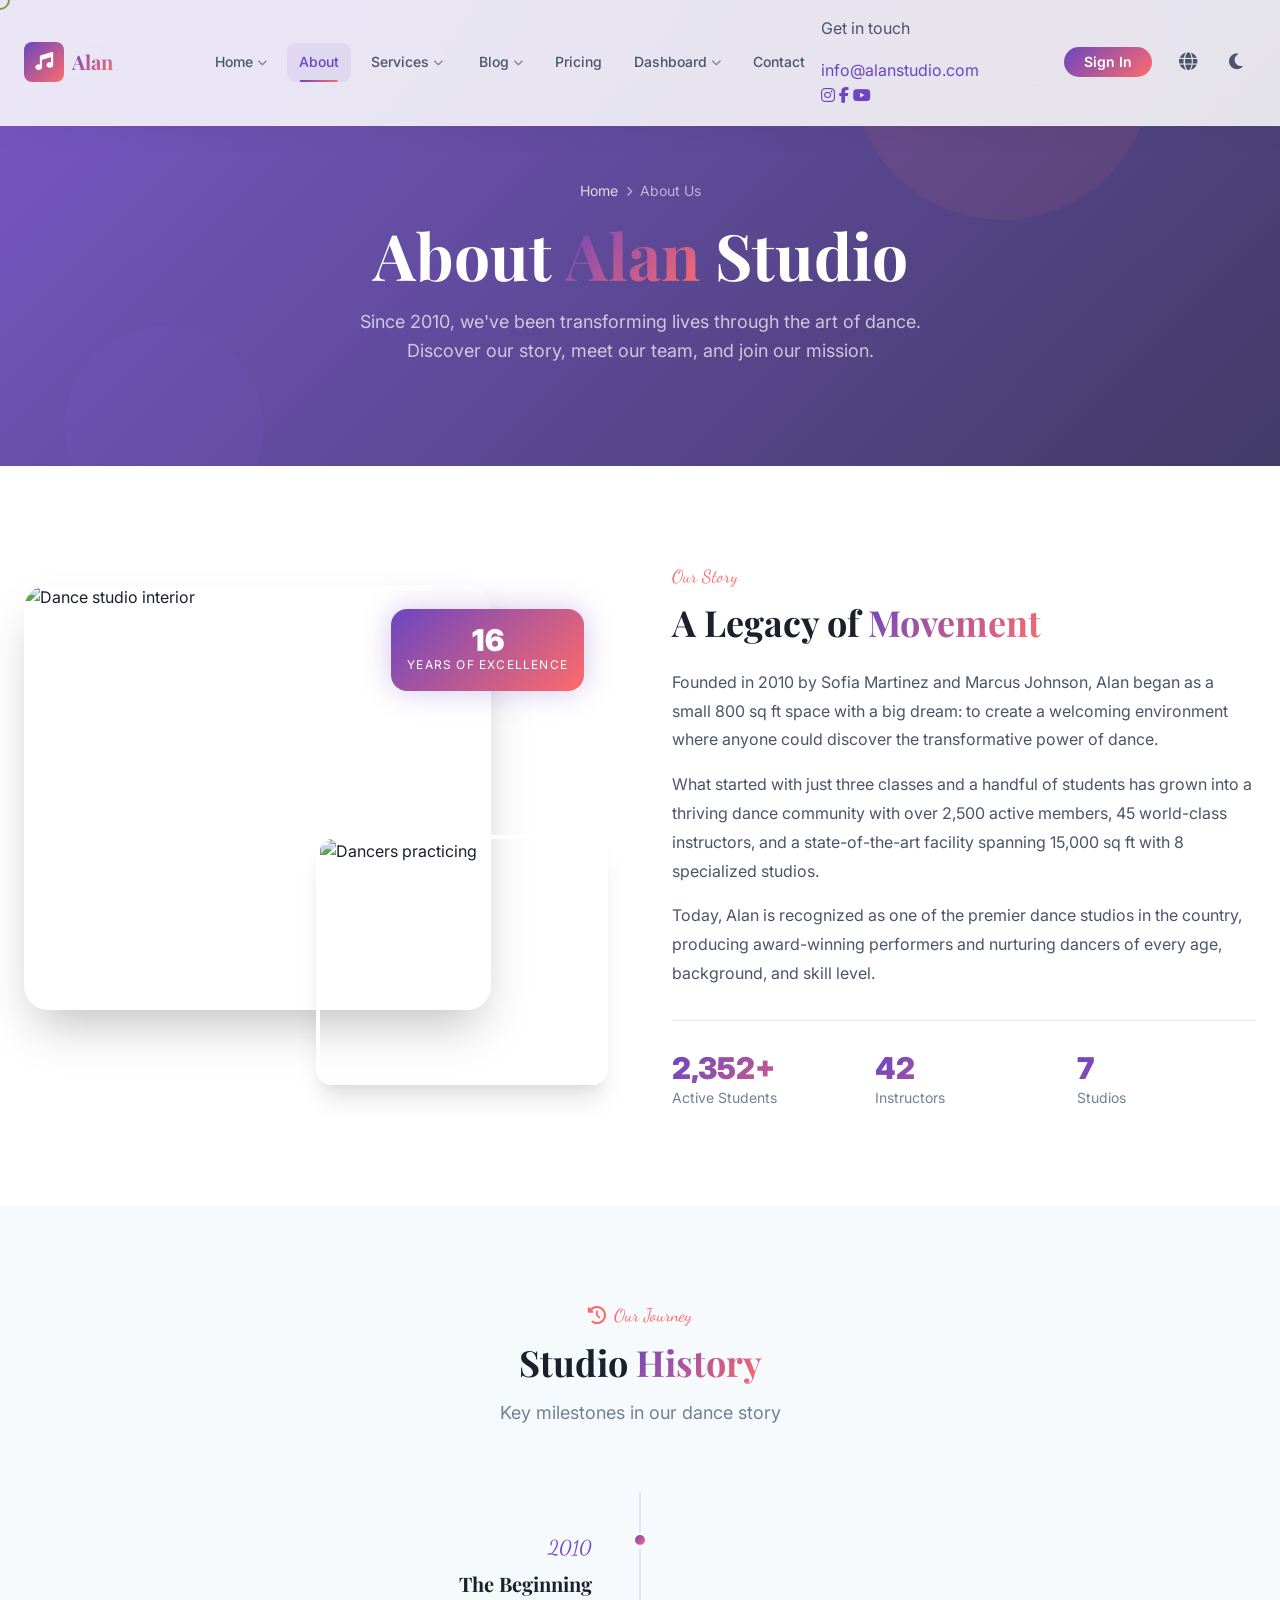
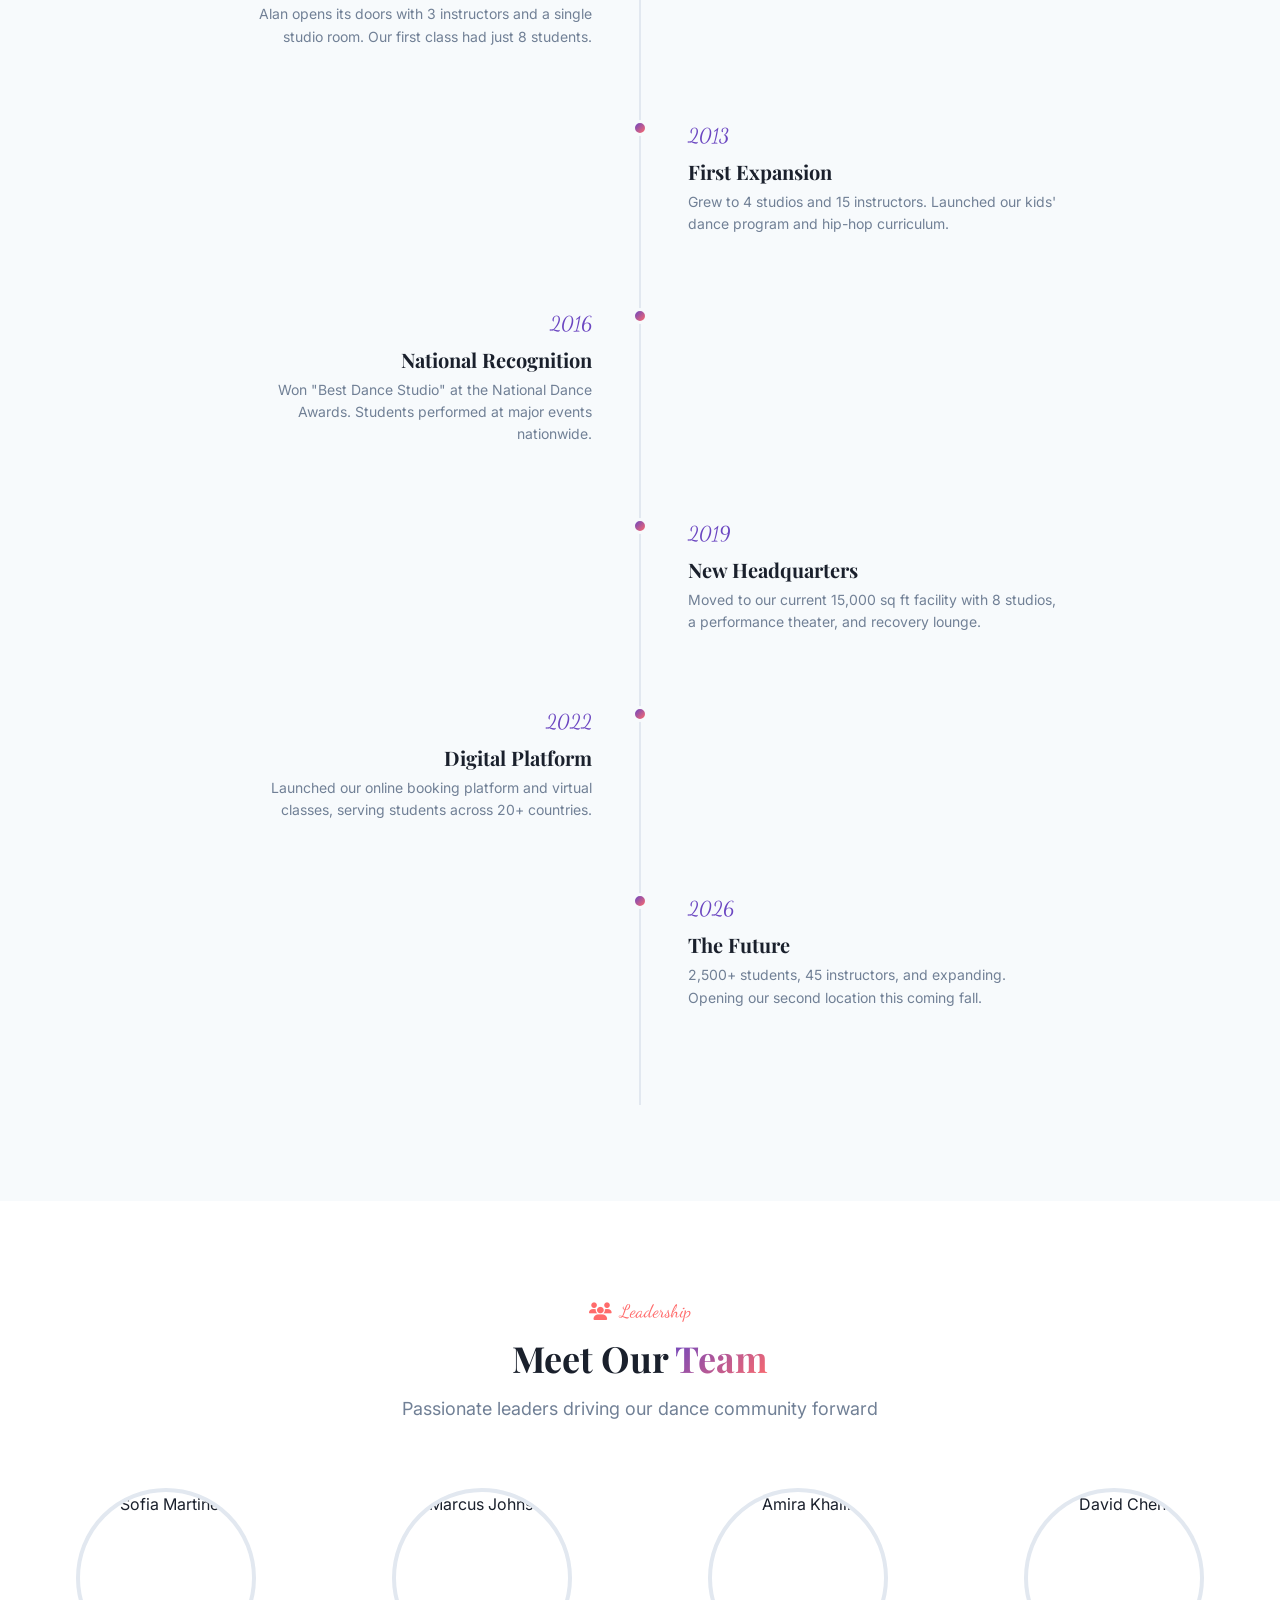
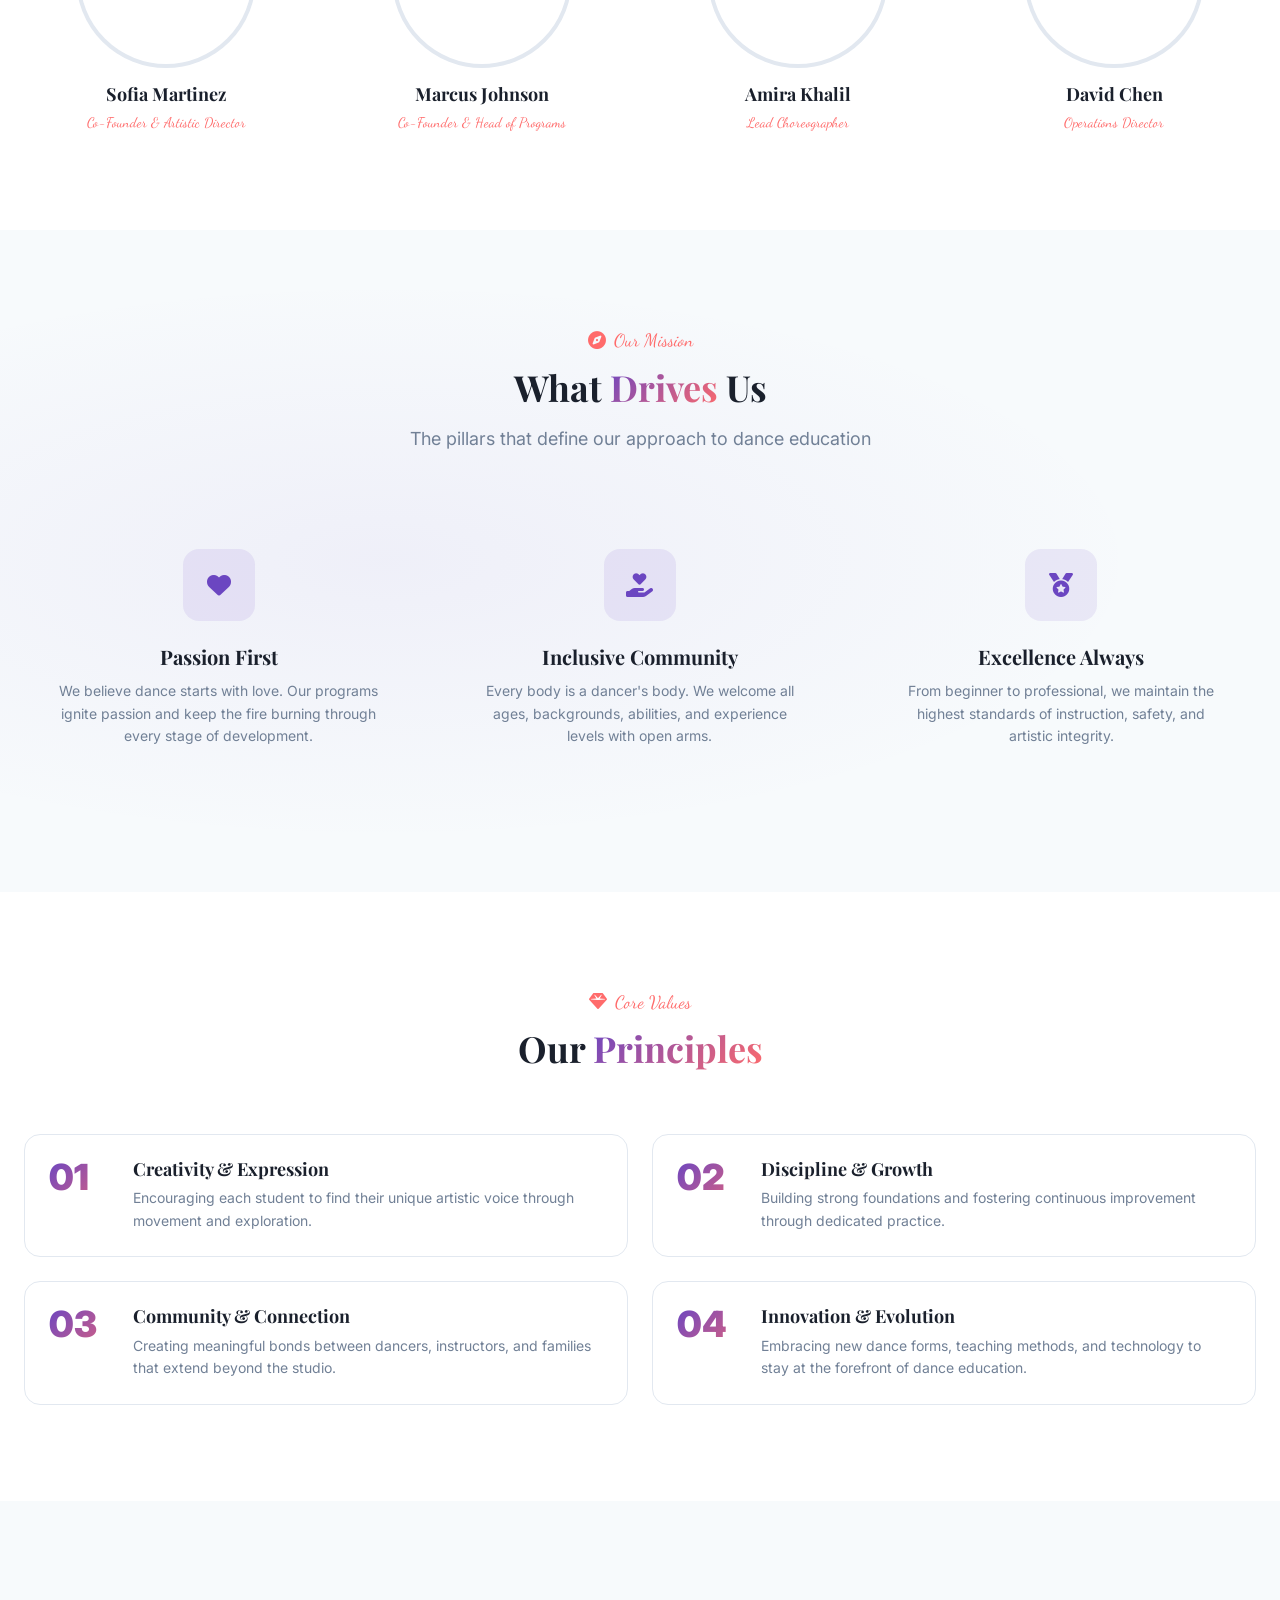
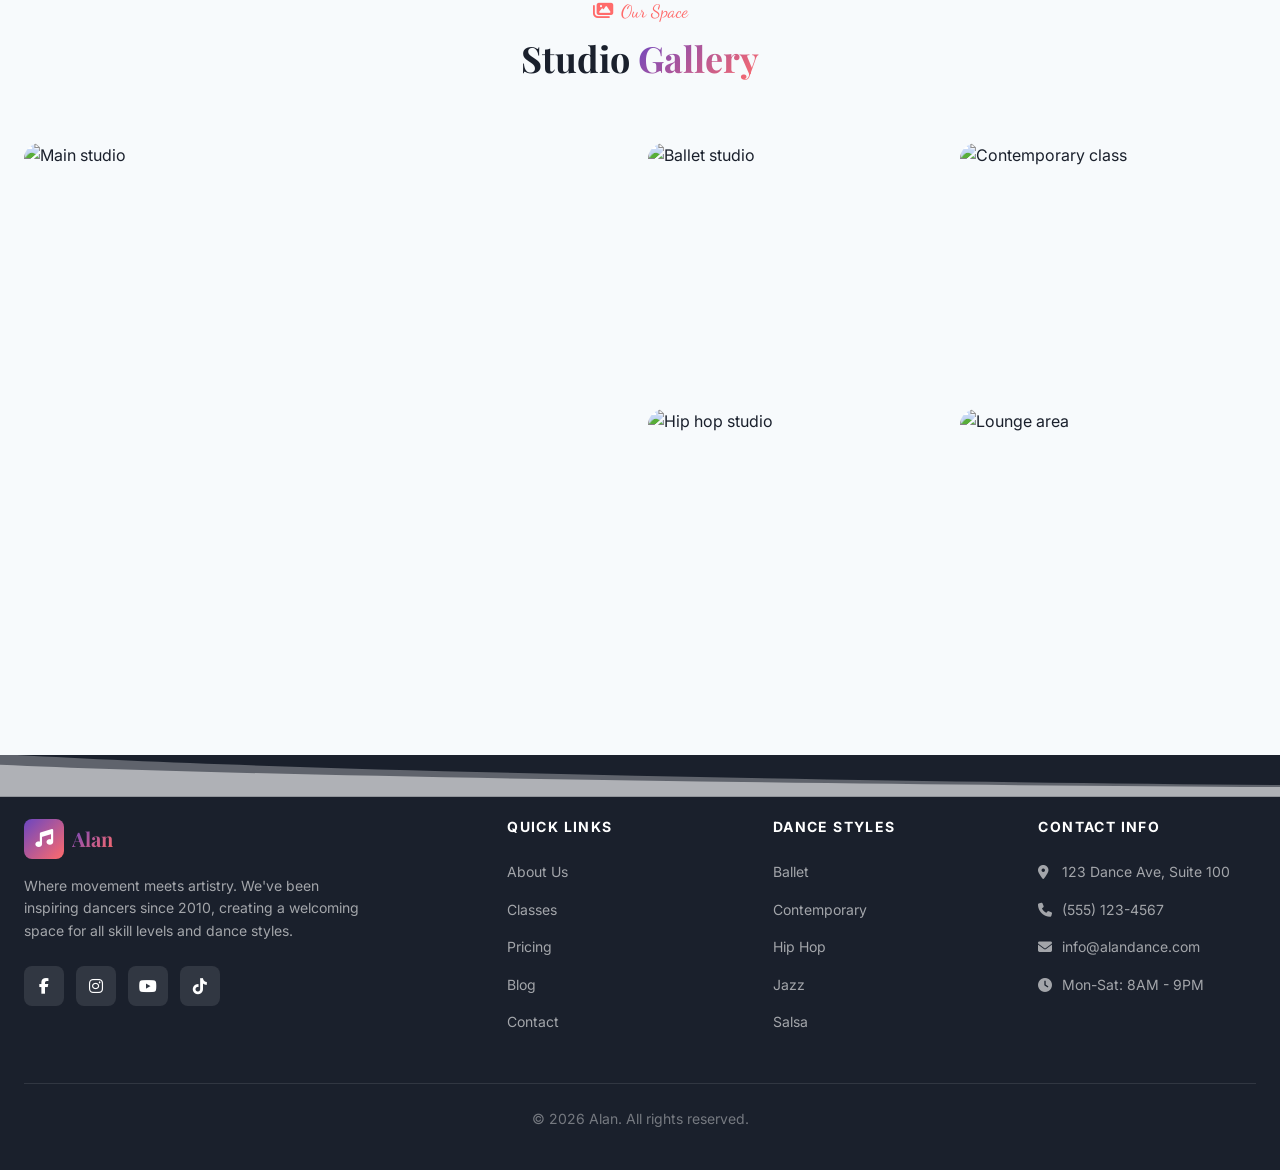
==== pages/about.html @ fe46bc7a "sdfsf" ====
<!DOCTYPE html>
<html lang="en" dir="ltr" data-theme="light">
<head>
  <meta charset="UTF-8">
  <meta name="viewport" content="width=device-width, initial-scale=1.0">
  <meta name="description" content="Learn about Alan — our history, our team, and our passion for dance education.">
  <title>About Us — Alan</title>
  <link rel="preconnect" href="https://fonts.googleapis.com"><link rel="preconnect" href="https://fonts.gstatic.com" crossorigin>
  <link href="https://fonts.googleapis.com/css2?family=Playfair+Display:ital,wght@0,400..900;1,400..900&family=Inter:wght@300..800&family=Dancing+Script:wght@400..700&family=Cairo:wght@300..900&family=Amiri:ital,wght@0,400;0,700;1,400;1,700&display=swap" rel="stylesheet">
  <link rel="stylesheet" href="https://cdnjs.cloudflare.com/ajax/libs/font-awesome/6.5.1/css/all.min.css">
  <link rel="stylesheet" href="../assets/css/variables.css">
  <link rel="stylesheet" href="../assets/css/animations.css">
  <link rel="stylesheet" href="../assets/css/components.css">
  <link rel="stylesheet" href="../assets/css/rtl.css">
  <style>
    /* PAGE HERO */
    .page-hero{position:relative;padding:180px 0 100px;overflow:hidden;text-align:center}
    .page-hero__bg{position:absolute;inset:0;z-index:0}
    .page-hero__gradient{position:absolute;inset:0;background:linear-gradient(135deg,rgba(107,70,193,.9) 0%,rgba(26,32,44,.95) 50%,rgba(255,107,107,.7) 100%);background-size:300% 300%;animation:gradientShift 12s ease infinite}
    .page-hero__content{position:relative;z-index:1}
    .page-hero__breadcrumb{display:flex;align-items:center;justify-content:center;gap:var(--space-2);font-size:var(--font-size-sm);color:rgba(255,255,255,.6);margin-bottom:var(--space-4)}
    .page-hero__breadcrumb a{color:rgba(255,255,255,.8);text-decoration:none}
    .page-hero__breadcrumb a:hover{color:white}
    .page-hero__title{font-size:clamp(2.5rem,5vw,4rem);color:white;margin-bottom:var(--space-4)}
    .page-hero__desc{font-size:var(--font-size-lg);color:rgba(255,255,255,.7);max-width:600px;margin:0 auto}
    .page-hero__shapes{position:absolute;inset:0;overflow:hidden;pointer-events:none}
    .page-hero__shape{position:absolute;border-radius:50%;opacity:.08}
    .page-hero__shape--1{width:300px;height:300px;background:var(--color-accent);top:-80px;right:10%;animation:float 8s ease-in-out infinite}
    .page-hero__shape--2{width:200px;height:200px;background:var(--color-primary-light);bottom:-60px;left:5%;animation:float 10s ease-in-out infinite reverse}

    /* STORY SECTION */
    .story-section{background:var(--bg-primary)}
    .story-grid{display:grid;grid-template-columns:1fr 1fr;gap:var(--space-16);align-items:center}
    .story-images{position:relative;height:500px}
    .story-images__main{width:80%;height:85%;object-fit:cover;border-radius:var(--radius-lg);box-shadow:var(--shadow-2xl);position:relative;z-index:1}
    .story-images__accent{position:absolute;bottom:0;inset-inline-end:0;width:50%;height:50%;object-fit:cover;border-radius:var(--radius-md);border:4px solid var(--bg-primary);box-shadow:var(--shadow-xl);z-index:2}
    .story-images__badge{position:absolute;top:var(--space-6);inset-inline-end:var(--space-6);background:var(--gradient-primary);color:white;padding:var(--space-4);border-radius:var(--radius-md);text-align:center;z-index:3;box-shadow:var(--shadow-glow)}
    .story-images__badge-number{font-size:var(--font-size-3xl);font-weight:var(--font-weight-black);line-height:1}
    .story-images__badge-text{font-size:var(--font-size-xs);text-transform:uppercase;letter-spacing:var(--letter-spacing-wider)}
    .story-content__label{font-family:var(--font-accent);font-size:var(--font-size-lg);color:var(--color-accent);margin-bottom:var(--space-3)}
    .story-content__title{font-size:var(--font-size-4xl);margin-bottom:var(--space-6)}
    .story-content__text{color:var(--text-secondary);margin-bottom:var(--space-4);line-height:var(--line-height-relaxed)}
    .story-content__stats{display:grid;grid-template-columns:repeat(3,1fr);gap:var(--space-6);margin-top:var(--space-8);padding-top:var(--space-8);border-top:1px solid var(--border-color)}
    .story-stat__number{font-size:var(--font-size-3xl);font-weight:var(--font-weight-black);background:var(--gradient-primary);-webkit-background-clip:text;-webkit-text-fill-color:transparent;background-clip:text;line-height:1}
    .story-stat__label{font-size:var(--font-size-sm);color:var(--text-tertiary);margin-top:var(--space-1)}

    /* TIMELINE */
    .timeline-section{background:var(--bg-secondary)}
    .timeline{position:relative;max-width:900px;margin:0 auto;padding:var(--space-8) 0}
    .timeline::before{content:'';position:absolute;top:0;bottom:0;inset-inline-start:50%;width:2px;background:var(--border-color);transform:translateX(-50%)}
    .timeline-item{position:relative;width:50%;padding:var(--space-2) var(--space-8) var(--space-12)}
    .timeline-item:nth-child(odd){inset-inline-start:0;text-align:end;padding-inline-end:var(--space-12)}
    .timeline-item:nth-child(even){inset-inline-start:50%;text-align:start;padding-inline-start:var(--space-12)}
    .timeline-item__dot{position:absolute;top:var(--space-2);width:16px;height:16px;border-radius:50%;background:var(--gradient-primary);border:3px solid var(--bg-secondary);z-index:1}
    .timeline-item:nth-child(odd) .timeline-item__dot{inset-inline-end:-8px}
    .timeline-item:nth-child(even) .timeline-item__dot{inset-inline-start:-8px}
    .timeline-item__year{font-family:var(--font-accent);font-size:var(--font-size-xl);color:var(--color-primary);margin-bottom:var(--space-2)}
    .timeline-item__title{font-size:var(--font-size-xl);margin-bottom:var(--space-2)}
    .timeline-item__text{font-size:var(--font-size-sm);color:var(--text-tertiary)}

    /* TEAM */
    .team-section{background:var(--bg-primary)}
    .team-grid{display:grid;grid-template-columns:repeat(4,1fr);gap:var(--space-8)}
    .team-card{text-align:center}
    .team-card__image-wrap{position:relative;width:180px;height:180px;margin:0 auto var(--space-4);border-radius:50%;overflow:hidden;border:4px solid var(--border-color);transition:border-color .3s ease}
    .team-card:hover .team-card__image-wrap{border-color:var(--color-primary)}
    .team-card__image{width:100%;height:100%;object-fit:cover;transition:transform .5s ease}
    .team-card:hover .team-card__image{transform:scale(1.08)}
    .team-card__social-overlay{position:absolute;inset:0;background:rgba(var(--color-primary-rgb),.8);display:flex;align-items:center;justify-content:center;gap:var(--space-3);opacity:0;transition:opacity .3s ease}
    .team-card:hover .team-card__social-overlay{opacity:1}
    .team-card__social-overlay a{width:36px;height:36px;border-radius:50%;background:rgba(255,255,255,.2);display:flex;align-items:center;justify-content:center;color:white;font-size:var(--font-size-sm);transition:background .2s ease;text-decoration:none}
    .team-card__social-overlay a:hover{background:white;color:var(--color-primary)}
    .team-card__name{font-size:var(--font-size-lg);font-weight:var(--font-weight-bold);margin-bottom:var(--space-1)}
    .team-card__role{font-size:var(--font-size-sm);color:var(--color-accent);font-family:var(--font-accent)}

    /* MISSION */
    .mission-section{background:var(--bg-secondary);position:relative;overflow:hidden}
    .mission-section::before{content:'';position:absolute;inset:0;background:radial-gradient(ellipse at 30% 50%,rgba(var(--color-primary-rgb),.06) 0%,transparent 60%)}
    .mission-grid{display:grid;grid-template-columns:repeat(3,1fr);gap:var(--space-8)}
    .mission-card{text-align:center;padding:var(--space-8)}
    .mission-card__icon{width:72px;height:72px;margin:0 auto var(--space-6);border-radius:var(--radius-md);display:flex;align-items:center;justify-content:center;font-size:var(--font-size-2xl);background:rgba(var(--color-primary-rgb),.1);color:var(--color-primary);transition:all .4s ease}
    .mission-card:hover .mission-card__icon{background:var(--gradient-primary);color:white;transform:scale(1.1) rotate(5deg)}
    .mission-card__title{font-size:var(--font-size-xl);margin-bottom:var(--space-3)}
    .mission-card__text{font-size:var(--font-size-sm);color:var(--text-tertiary)}

    /* VALUES */
    .values-section{background:var(--bg-primary)}
    .values-grid{display:grid;grid-template-columns:repeat(2,1fr);gap:var(--space-6)}
    .value-card{display:flex;gap:var(--space-6);padding:var(--space-6);background:var(--bg-card);border:1px solid var(--border-color);border-radius:var(--radius-md);transition:all .3s ease}
    .value-card:hover{transform:translateY(-4px);box-shadow:var(--shadow-lg);border-color:rgba(var(--color-primary-rgb),.3)}
    .value-card__number{font-size:var(--font-size-4xl);font-weight:var(--font-weight-black);background:var(--gradient-primary);-webkit-background-clip:text;-webkit-text-fill-color:transparent;background-clip:text;line-height:1;min-width:60px}
    .value-card__title{font-size:var(--font-size-lg);font-weight:var(--font-weight-bold);margin-bottom:var(--space-2)}
    .value-card__text{font-size:var(--font-size-sm);color:var(--text-tertiary);margin-bottom:0}

    /* GALLERY */
    .gallery-section{background:var(--bg-secondary)}
    .gallery-grid{display:grid;grid-template-columns:repeat(4,1fr);grid-template-rows:250px 250px;gap:var(--space-4)}
    .gallery-item{border-radius:var(--radius-md);overflow:hidden;position:relative}
    .gallery-item:first-child{grid-column:span 2;grid-row:span 2}
    .gallery-item img{width:100%;height:100%;object-fit:cover;transition:transform .6s ease}
    .gallery-item:hover img{transform:scale(1.08)}
    .gallery-item__overlay{position:absolute;inset:0;background:linear-gradient(to top,rgba(0,0,0,.5) 0%,transparent 50%);opacity:0;transition:opacity .3s ease;display:flex;align-items:flex-end;padding:var(--space-4)}
    .gallery-item:hover .gallery-item__overlay{opacity:1}
    .gallery-item__overlay span{color:white;font-size:var(--font-size-sm);font-weight:var(--font-weight-semibold)}

    @media(max-width:1024px){
      .story-grid{grid-template-columns:1fr;gap:var(--space-8)}
      .story-images{height:400px}
      .team-grid{grid-template-columns:repeat(2,1fr)}
      .gallery-grid{grid-template-columns:repeat(2,1fr);grid-template-rows:200px 200px 200px}
      .gallery-item:first-child{grid-column:span 2}
    }
    @media(max-width:768px){
      .timeline::before{inset-inline-start:20px}
      .timeline-item{width:100%;padding-inline-start:60px !important;padding-inline-end:0 !important;inset-inline-start:0 !important;text-align:start !important}
      .timeline-item__dot{inset-inline-start:12px !important;inset-inline-end:auto !important}
      .mission-grid{grid-template-columns:1fr}
      .values-grid{grid-template-columns:1fr}
      .gallery-grid{grid-template-columns:1fr;grid-template-rows:auto}
      .gallery-item:first-child{grid-column:span 1;grid-row:span 1}
      .gallery-item{height:200px}
      .team-grid{grid-template-columns:1fr 1fr}
    }
    @media(max-width:480px){.team-grid{grid-template-columns:1fr}}
  </style>
</head>
<body>
  <div class="custom-cursor"></div><div class="scroll-progress"></div>

  <!-- ========== NAVIGATION ========== -->
  <nav class="navbar" id="navbar" role="navigation" aria-label="Main navigation">
    <div class="container">
      <div class="navbar__inner">
        <a href="../index.html" class="navbar__logo">
          <div class="navbar__logo-icon"><i class="fas fa-music"></i></div>
          <div class="navbar__logo-text"><span>Alan</span></div>
        </a>
        
        <ul class="navbar__menu">
          <li class="navbar__item navbar__dropdown">
            <a href="#" class="navbar__link navbar__dropdown-toggle">Home <i class="fas fa-chevron-down"></i></a>
            <ul class="navbar__dropdown-menu">
              <li><a href="../index.html" class="navbar__dropdown-item">Home 1</a></li>
              <li><a href="home-2.html" class="navbar__dropdown-item">Home 2</a></li>
            </ul>
          </li>
          <li class="navbar__item"><a href="about.html" class="navbar__link">About</a></li>
          <li class="navbar__item navbar__dropdown">
            <a href="#" class="navbar__link navbar__dropdown-toggle">Services <i class="fas fa-chevron-down"></i></a>
            <ul class="navbar__dropdown-menu">
              <li><a href="services.html" class="navbar__dropdown-item">Services</a></li>
              <li><a href="service-detail.html" class="navbar__dropdown-item">Service Details</a></li>
            </ul>
          </li>
          <li class="navbar__item navbar__dropdown">
            <a href="#" class="navbar__link navbar__dropdown-toggle">Blog <i class="fas fa-chevron-down"></i></a>
            <ul class="navbar__dropdown-menu">
              <li><a href="blog.html" class="navbar__dropdown-item">Blogs</a></li>
              <li><a href="blog-detail.html" class="navbar__dropdown-item">Blog Details</a></li>
            </ul>
          </li>
          <li class="navbar__item"><a href="pricing.html" class="navbar__link">Pricing</a></li>
          <li class="navbar__item navbar__dropdown">
            <a href="#" class="navbar__link navbar__dropdown-toggle">Dashboard <i class="fas fa-chevron-down"></i></a>
            <ul class="navbar__dropdown-menu">
              <li><a href="admin-dashboard.html" class="navbar__dropdown-item">Admin</a></li>
              <li><a href="dashboard.html" class="navbar__dropdown-item">Dashboard</a></li>
            </ul>
          </li>
          <li class="navbar__item"><a href="contact.html" class="navbar__link">Contact</a></li>
          <li class="navbar__mobile-login"><a href="login.html" class="btn btn--primary">Sign In</a></li>
          <li class="navbar__menu-footer">
            <div class="navbar__menu-contact">
              <p>Get in touch</p>
              <a href="mailto:info@alanstudio.com">info@alanstudio.com</a>
            </div>
            <div class="navbar__menu-socials">
              <a href="#" aria-label="Instagram"><i class="fab fa-instagram"></i></a>
              <a href="#" aria-label="Facebook"><i class="fab fa-facebook-f"></i></a>
              <a href="#" aria-label="YouTube"><i class="fab fa-youtube"></i></a>
            </div>
          </li>
        </ul>
        
        <div class="navbar__actions">
          <a href="login.html" class="btn" style="padding:0.5rem 1.25rem;border-radius:var(--radius-full);margin-inline-end:0.5rem;background:var(--gradient-primary);color:white;border:none;transition:none;transform:none;box-shadow:none;">Sign In</a>
          <button class="navbar__action-btn" data-rtl-toggle aria-label="Toggle RTL">
            <i class="fas fa-globe"></i>
          </button>
          <button class="navbar__action-btn" data-theme-toggle aria-label="Toggle theme">
            <i class="fas fa-moon"></i>
          </button>
          <button class="navbar__mobile-toggle" id="mobileToggle" aria-label="Toggle menu">
            <span></span><span></span><span></span>
          </button>
        </div>
      </div></div></nav>

  <main>
    <!-- PAGE HERO -->
    <section class="page-hero">
      <div class="page-hero__bg"><div class="page-hero__gradient"></div></div>
      <div class="page-hero__shapes"><div class="page-hero__shape page-hero__shape--1"></div><div class="page-hero__shape page-hero__shape--2"></div></div>
      <div class="container page-hero__content">
        <div class="page-hero__breadcrumb"><a href="../index.html">Home</a> <i class="fas fa-chevron-right" style="font-size:10px"></i> <span>About Us</span></div>
        <h1 class="page-hero__title">About <span class="text-gradient">Alan</span> Studio</h1>
        <p class="page-hero__desc">Since 2010, we've been transforming lives through the art of dance. Discover our story, meet our team, and join our mission.</p>
      </div>
    </section>

    <!-- OUR STORY -->
    <section class="section story-section" id="story">
      <div class="container">
        <div class="story-grid">
          <div class="story-images reveal--left">
            <img src="https://images.unsplash.com/photo-1518834107812-67b0b7c58434?w=600&h=700&fit=crop" alt="Dance studio interior" class="story-images__main" loading="lazy">
            <img src="https://images.unsplash.com/photo-1547153760-18fc86c76817?w=300&h=300&fit=crop" alt="Dancers practicing" class="story-images__accent" loading="lazy">
            <div class="story-images__badge">
              <div class="story-images__badge-number">16</div>
              <div class="story-images__badge-text">Years of Excellence</div>
            </div>
          </div>
          <div class="story-content reveal--right">
            <div class="story-content__label">Our Story</div>
            <h2 class="story-content__title">A Legacy of <span class="text-gradient">Movement</span></h2>
            <p class="story-content__text">Founded in 2010 by Sofia Martinez and Marcus Johnson, Alan began as a small 800 sq ft space with a big dream: to create a welcoming environment where anyone could discover the transformative power of dance.</p>
            <p class="story-content__text">What started with just three classes and a handful of students has grown into a thriving dance community with over 2,500 active members, 45 world-class instructors, and a state-of-the-art facility spanning 15,000 sq ft with 8 specialized studios.</p>
            <p class="story-content__text">Today, Alan is recognized as one of the premier dance studios in the country, producing award-winning performers and nurturing dancers of every age, background, and skill level.</p>
            <div class="story-content__stats">
              <div class="story-stat"><div class="story-stat__number" data-counter="2500" data-counter-suffix="+">0</div><div class="story-stat__label">Active Students</div></div>
              <div class="story-stat"><div class="story-stat__number" data-counter="45">0</div><div class="story-stat__label">Instructors</div></div>
              <div class="story-stat"><div class="story-stat__number" data-counter="8">0</div><div class="story-stat__label">Studios</div></div>
            </div>
          </div>
        </div>
      </div>
    </section>

    <!-- TIMELINE -->
    <section class="section timeline-section" id="timeline">
      <div class="container">
        <div class="section-header reveal">
          <span class="section-header__label"><i class="fas fa-clock-rotate-left"></i> Our Journey</span>
          <h2 class="section-header__title">Studio <span class="text-gradient">History</span></h2>
          <p class="section-header__desc">Key milestones in our dance story</p>
        </div>
        <div class="timeline">
          <div class="timeline-item reveal stagger-1"><div class="timeline-item__dot"></div><div class="timeline-item__year">2010</div><h3 class="timeline-item__title">The Beginning</h3><p class="timeline-item__text">Alan opens its doors with 3 instructors and a single studio room. Our first class had just 8 students.</p></div>
          <div class="timeline-item reveal stagger-2"><div class="timeline-item__dot"></div><div class="timeline-item__year">2013</div><h3 class="timeline-item__title">First Expansion</h3><p class="timeline-item__text">Grew to 4 studios and 15 instructors. Launched our kids' dance program and hip-hop curriculum.</p></div>
          <div class="timeline-item reveal stagger-3"><div class="timeline-item__dot"></div><div class="timeline-item__year">2016</div><h3 class="timeline-item__title">National Recognition</h3><p class="timeline-item__text">Won "Best Dance Studio" at the National Dance Awards. Students performed at major events nationwide.</p></div>
          <div class="timeline-item reveal stagger-4"><div class="timeline-item__dot"></div><div class="timeline-item__year">2019</div><h3 class="timeline-item__title">New Headquarters</h3><p class="timeline-item__text">Moved to our current 15,000 sq ft facility with 8 studios, a performance theater, and recovery lounge.</p></div>
          <div class="timeline-item reveal stagger-5"><div class="timeline-item__dot"></div><div class="timeline-item__year">2022</div><h3 class="timeline-item__title">Digital Platform</h3><p class="timeline-item__text">Launched our online booking platform and virtual classes, serving students across 20+ countries.</p></div>
          <div class="timeline-item reveal stagger-6"><div class="timeline-item__dot"></div><div class="timeline-item__year">2026</div><h3 class="timeline-item__title">The Future</h3><p class="timeline-item__text">2,500+ students, 45 instructors, and expanding. Opening our second location this coming fall.</p></div>
        </div>
      </div>
    </section>

    <!-- TEAM -->
    <section class="section team-section" id="team">
      <div class="container">
        <div class="section-header reveal">
          <span class="section-header__label"><i class="fas fa-users"></i> Leadership</span>
          <h2 class="section-header__title">Meet Our <span class="text-gradient">Team</span></h2>
          <p class="section-header__desc">Passionate leaders driving our dance community forward</p>
        </div>
        <div class="team-grid">
          <div class="team-card reveal stagger-1">
            <div class="team-card__image-wrap">
              <img src="https://images.unsplash.com/photo-1594744803329-e58b31de8bf5?w=250&h=250&fit=crop&crop=face" alt="Sofia Martinez" class="team-card__image" loading="lazy">
              <div class="team-card__social-overlay">
                <a href="#" aria-label="Instagram"><i class="fab fa-instagram"></i></a>
                <a href="#" aria-label="LinkedIn"><i class="fab fa-linkedin-in"></i></a>
              </div>
            </div>
            <h3 class="team-card__name">Sofia Martinez</h3>
            <span class="team-card__role">Co-Founder & Artistic Director</span>
          </div>
          <div class="team-card reveal stagger-2">
            <div class="team-card__image-wrap">
              <img src="https://images.unsplash.com/photo-1506794778202-cad84cf45f1d?w=250&h=250&fit=crop&crop=face" alt="Marcus Johnson" class="team-card__image" loading="lazy">
              <div class="team-card__social-overlay">
                <a href="#" aria-label="Instagram"><i class="fab fa-instagram"></i></a>
                <a href="#" aria-label="Twitter"><i class="fab fa-twitter"></i></a>
              </div>
            </div>
            <h3 class="team-card__name">Marcus Johnson</h3>
            <span class="team-card__role">Co-Founder & Head of Programs</span>
          </div>
          <div class="team-card reveal stagger-3">
            <div class="team-card__image-wrap">
              <img src="https://images.unsplash.com/photo-1534528741775-53994a69daeb?w=250&h=250&fit=crop&crop=face" alt="Amira Khalil" class="team-card__image" loading="lazy">
              <div class="team-card__social-overlay">
                <a href="#" aria-label="Instagram"><i class="fab fa-instagram"></i></a>
                <a href="#" aria-label="YouTube"><i class="fab fa-youtube"></i></a>
              </div>
            </div>
            <h3 class="team-card__name">Amira Khalil</h3>
            <span class="team-card__role">Lead Choreographer</span>
          </div>
          <div class="team-card reveal stagger-4">
            <div class="team-card__image-wrap">
              <img src="https://images.unsplash.com/photo-1507003211169-0a1dd7228f2d?w=250&h=250&fit=crop&crop=face" alt="David Chen" class="team-card__image" loading="lazy">
              <div class="team-card__social-overlay">
                <a href="#" aria-label="Instagram"><i class="fab fa-instagram"></i></a>
                <a href="#" aria-label="Facebook"><i class="fab fa-facebook-f"></i></a>
              </div>
            </div>
            <h3 class="team-card__name">David Chen</h3>
            <span class="team-card__role">Operations Director</span>
          </div>
        </div>
      </div>
    </section>

    <!-- MISSION & VALUES -->
    <section class="section mission-section" id="mission">
      <div class="container">
        <div class="section-header reveal">
          <span class="section-header__label"><i class="fas fa-compass"></i> Our Mission</span>
          <h2 class="section-header__title">What <span class="text-gradient">Drives</span> Us</h2>
          <p class="section-header__desc">The pillars that define our approach to dance education</p>
        </div>
        <div class="mission-grid">
          <div class="mission-card reveal stagger-1">
            <div class="mission-card__icon"><i class="fas fa-heart"></i></div>
            <h3 class="mission-card__title">Passion First</h3>
            <p class="mission-card__text">We believe dance starts with love. Our programs ignite passion and keep the fire burning through every stage of development.</p>
          </div>
          <div class="mission-card reveal stagger-2">
            <div class="mission-card__icon"><i class="fas fa-hand-holding-heart"></i></div>
            <h3 class="mission-card__title">Inclusive Community</h3>
            <p class="mission-card__text">Every body is a dancer's body. We welcome all ages, backgrounds, abilities, and experience levels with open arms.</p>
          </div>
          <div class="mission-card reveal stagger-3">
            <div class="mission-card__icon"><i class="fas fa-medal"></i></div>
            <h3 class="mission-card__title">Excellence Always</h3>
            <p class="mission-card__text">From beginner to professional, we maintain the highest standards of instruction, safety, and artistic integrity.</p>
          </div>
        </div>
      </div>
    </section>

    <!-- VALUES -->
    <section class="section values-section" id="values">
      <div class="container">
        <div class="section-header reveal">
          <span class="section-header__label"><i class="fas fa-gem"></i> Core Values</span>
          <h2 class="section-header__title">Our <span class="text-gradient">Principles</span></h2>
        </div>
        <div class="values-grid">
          <div class="value-card reveal stagger-1"><div class="value-card__number">01</div><div><h3 class="value-card__title">Creativity & Expression</h3><p class="value-card__text">Encouraging each student to find their unique artistic voice through movement and exploration.</p></div></div>
          <div class="value-card reveal stagger-2"><div class="value-card__number">02</div><div><h3 class="value-card__title">Discipline & Growth</h3><p class="value-card__text">Building strong foundations and fostering continuous improvement through dedicated practice.</p></div></div>
          <div class="value-card reveal stagger-3"><div class="value-card__number">03</div><div><h3 class="value-card__title">Community & Connection</h3><p class="value-card__text">Creating meaningful bonds between dancers, instructors, and families that extend beyond the studio.</p></div></div>
          <div class="value-card reveal stagger-4"><div class="value-card__number">04</div><div><h3 class="value-card__title">Innovation & Evolution</h3><p class="value-card__text">Embracing new dance forms, teaching methods, and technology to stay at the forefront of dance education.</p></div></div>
        </div>
      </div>
    </section>

    <!-- GALLERY -->
    <section class="section gallery-section" id="gallery">
      <div class="container">
        <div class="section-header reveal">
          <span class="section-header__label"><i class="fas fa-images"></i> Our Space</span>
          <h2 class="section-header__title">Studio <span class="text-gradient">Gallery</span></h2>
        </div>
        <div class="gallery-grid">
          <div class="gallery-item reveal stagger-1"><img src="https://images.unsplash.com/photo-1508700929628-666bc8bd84ea?w=700&h=600&fit=crop" alt="Main studio" loading="lazy"><div class="gallery-item__overlay"><span>Main Performance Studio</span></div></div>
          <div class="gallery-item reveal stagger-2"><img src="https://images.unsplash.com/photo-1518834107812-67b0b7c58434?w=400&h=300&fit=crop" alt="Ballet studio" loading="lazy"><div class="gallery-item__overlay"><span>Ballet Studio</span></div></div>
          <div class="gallery-item reveal stagger-3"><img src="https://images.unsplash.com/photo-1547153760-18fc86c76817?w=400&h=300&fit=crop" alt="Contemporary class" loading="lazy"><div class="gallery-item__overlay"><span>Contemporary Room</span></div></div>
          <div class="gallery-item reveal stagger-4"><img src="https://images.unsplash.com/photo-1504609813442-a8924e83f76e?w=400&h=300&fit=crop" alt="Hip hop studio" loading="lazy"><div class="gallery-item__overlay"><span>Urban Dance Floor</span></div></div>
          <div class="gallery-item reveal stagger-5"><img src="https://images.unsplash.com/photo-1571019614242-c5c5dee9f50b?w=400&h=300&fit=crop" alt="Lounge area" loading="lazy"><div class="gallery-item__overlay"><span>Student Lounge</span></div></div>
        </div>
      </div>
    </section>
  </main>

  <!-- FOOTER -->
  <footer class="footer" role="contentinfo">
    <svg class="footer__wave" viewBox="0 0 2880 48" preserveAspectRatio="none">
      <path d="M0 48h2880V0c-396 24-792 36-1188 36S396 24 0 0v48z" fill="var(--bg-primary)" opacity="0.3"/>
      <path d="M0 48h2880V12c-396 18-792 26-1188 26S396 30 0 12v36z" fill="var(--bg-primary)" opacity="0.5"/>
    </svg>
    <div class="container">
      <div class="footer__grid">
        <div class="footer__brand">
          <a href="../index.html" class="navbar__logo" style="margin-bottom: var(--space-4);"><div class="navbar__logo-icon"><i class="fas fa-music"></i></div><div class="navbar__logo-text"><span>Alan</span></div></a>
          <p class="footer__brand-desc">Where movement meets artistry. We've been inspiring dancers since 2010, creating a welcoming space for all skill levels and dance styles.</p>
          <div class="footer__social">
            <a href="#" class="footer__social-link" aria-label="Facebook"><i class="fab fa-facebook-f"></i></a>
            <a href="#" class="footer__social-link" aria-label="Instagram"><i class="fab fa-instagram"></i></a>
            <a href="#" class="footer__social-link" aria-label="YouTube"><i class="fab fa-youtube"></i></a>
            <a href="#" class="footer__social-link" aria-label="TikTok"><i class="fab fa-tiktok"></i></a>
          </div>
        </div>
        <div>
          <h3 class="footer__heading">Quick Links</h3>
          <ul class="footer__links">
            <li><a href="about.html" class="footer__link">About Us</a></li>
            <li><a href="services.html" class="footer__link">Classes</a></li>
            <li><a href="pricing.html" class="footer__link">Pricing</a></li>
            <li><a href="blog.html" class="footer__link">Blog</a></li>
            <li><a href="contact.html" class="footer__link">Contact</a></li>
          </ul>
        </div>
        <div>
          <h3 class="footer__heading">Dance Styles</h3>
          <ul class="footer__links">
            <li><a href="service-detail.html" class="footer__link">Ballet</a></li>
            <li><a href="service-detail.html" class="footer__link">Contemporary</a></li>
            <li><a href="service-detail.html" class="footer__link">Hip Hop</a></li>
            <li><a href="service-detail.html" class="footer__link">Jazz</a></li>
            <li><a href="service-detail.html" class="footer__link">Salsa</a></li>
          </ul>
        </div>
        <div>
          <h3 class="footer__heading">Contact Info</h3>
          <ul class="footer__links">
            <li><a href="#" class="footer__link"><i class="fas fa-map-marker-alt" style="width:16px;margin-inline-end:8px;"></i>123 Dance Ave, Suite 100</a></li>
            <li><a href="tel:+15551234567" class="footer__link"><i class="fas fa-phone" style="width:16px;margin-inline-end:8px;"></i>(555) 123-4567</a></li>
            <li><a href="mailto:info@alandance.com" class="footer__link"><i class="fas fa-envelope" style="width:16px;margin-inline-end:8px;"></i>info@alandance.com</a></li>
            <li><span class="footer__link"><i class="fas fa-clock" style="width:16px;margin-inline-end:8px;"></i>Mon-Sat: 8AM - 9PM</span></li>
          </ul>
        </div>
      </div>
      <div class="footer__bottom">
        <p class="footer__copyright">© 2026 Alan. All rights reserved.</p>
        
      </div>
    </div>
  </footer>

  <button class="back-to-top" id="backToTop" aria-label="Back to top"><i class="fas fa-arrow-up"></i></button>

  <script src="../assets/js/modules/theme.js"></script>
  <script src="../assets/js/modules/rtl.js"></script>
  <script src="../assets/js/modules/navigation.js"></script>
  <script src="../assets/js/modules/animations.js"></script>
  <script src="../assets/js/modules/dashboard.js"></script>
  <script src="../assets/js/main.js"></script>
</body>
</html>
---- assets/css/variables.css ----
/* ========================================
   DANCE STUDIO — Design System Variables
   ======================================== */

:root {
  /* === Primary Palette === */
  --color-primary: #6B46C1;
  --color-primary-light: #805AD5;
  --color-primary-dark: #553C9A;
  --color-primary-rgb: 107, 70, 193;

  --color-accent: #FF6B6B;
  --color-accent-light: #FF8E8E;
  --color-accent-dark: #E84545;
  --color-accent-rgb: 255, 107, 107;

  --color-midnight: #1A202C;
  --color-midnight-rgb: 26, 32, 44;

  /* === Secondary Palette === */
  --color-rose-gold: #B76E79;
  --color-rose-gold-rgb: 183, 110, 121;
  --color-cream: #FFF5F5;
  --color-charcoal: #2D3748;
  --color-charcoal-rgb: 45, 55, 72;

  /* === Gradient Presets === */
  --gradient-primary: linear-gradient(135deg, #6B46C1 0%, #FF6B6B 100%);
  --gradient-primary-reverse: linear-gradient(135deg, #FF6B6B 0%, #6B46C1 100%);
  --gradient-hero: linear-gradient(135deg, rgba(107,70,193,0.9) 0%, rgba(255,107,107,0.7) 100%);
  --gradient-dark: linear-gradient(135deg, #1A202C 0%, #2D3748 100%);
  --gradient-card: linear-gradient(145deg, rgba(107,70,193,0.05) 0%, rgba(255,107,107,0.05) 100%);
  --gradient-glow: radial-gradient(circle, rgba(107,70,193,0.3) 0%, transparent 70%);

  /* === Light Mode (Default) === */
  --bg-primary: #FFFFFF;
  --bg-secondary: #F7FAFC;
  --bg-tertiary: #EDF2F7;
  --bg-card: #FFFFFF;
  --bg-card-hover: #F7FAFC;
  --bg-nav: rgba(255, 255, 255, 0.85);
  --bg-nav-scrolled: rgba(255, 255, 255, 0.95);
  --bg-footer: #1A202C;
  --bg-input: #FFFFFF;
  --bg-overlay: rgba(26, 32, 44, 0.6);

  --text-primary: #1A202C;
  --text-secondary: #4A5568;
  --text-tertiary: #718096;
  --text-inverse: #F7FAFC;
  --text-on-primary: #FFFFFF;
  --text-link: #6B46C1;
  --text-link-hover: #805AD5;

  --border-color: #E2E8F0;
  --border-color-hover: #CBD5E0;
  --border-color-focus: #6B46C1;

  --shadow-sm: 0 1px 2px 0 rgba(0,0,0,0.05);
  --shadow-md: 0 4px 6px -1px rgba(0,0,0,0.1), 0 2px 4px -1px rgba(0,0,0,0.06);
  --shadow-lg: 0 10px 15px -3px rgba(0,0,0,0.1), 0 4px 6px -2px rgba(0,0,0,0.05);
  --shadow-xl: 0 20px 25px -5px rgba(0,0,0,0.1), 0 10px 10px -5px rgba(0,0,0,0.04);
  --shadow-2xl: 0 25px 50px -12px rgba(0,0,0,0.25);
  --shadow-glow: 0 0 30px rgba(107, 70, 193, 0.3);
  --shadow-glow-accent: 0 0 30px rgba(255, 107, 107, 0.3);

  /* === Typography === */
  --font-heading: 'Playfair Display', Georgia, serif;
  --font-body: 'Inter', -apple-system, BlinkMacSystemFont, 'Segoe UI', sans-serif;
  --font-accent: 'Dancing Script', cursive;
  --font-mono: 'JetBrains Mono', 'Fira Code', monospace;

  --font-size-xs: 0.75rem;    /* 12px */
  --font-size-sm: 0.875rem;   /* 14px */
  --font-size-base: 1rem;     /* 16px */
  --font-size-lg: 1.125rem;   /* 18px */
  --font-size-xl: 1.25rem;    /* 20px */
  --font-size-2xl: 1.5rem;    /* 24px */
  --font-size-3xl: 1.875rem;  /* 30px */
  --font-size-4xl: 2.25rem;   /* 36px */
  --font-size-5xl: 3rem;      /* 48px */
  --font-size-6xl: 3.75rem;   /* 60px */
  --font-size-7xl: 4.5rem;    /* 72px */

  --font-weight-light: 300;
  --font-weight-normal: 400;
  --font-weight-medium: 500;
  --font-weight-semibold: 600;
  --font-weight-bold: 700;
  --font-weight-extrabold: 800;
  --font-weight-black: 900;

  --line-height-tight: 1.15;
  --line-height-snug: 1.3;
  --line-height-normal: 1.6;
  --line-height-relaxed: 1.8;

  --letter-spacing-tight: -0.025em;
  --letter-spacing-normal: 0;
  --letter-spacing-wide: 0.05em;
  --letter-spacing-wider: 0.1em;
  --letter-spacing-widest: 0.2em;

  /* === Spacing (8px grid) === */
  --space-1: 0.25rem;   /* 4px */
  --space-2: 0.5rem;    /* 8px */
  --space-3: 0.75rem;   /* 12px */
  --space-4: 1rem;      /* 16px */
  --space-5: 1.25rem;   /* 20px */
  --space-6: 1.5rem;    /* 24px */
  --space-8: 2rem;      /* 32px */
  --space-10: 2.5rem;   /* 40px */
  --space-12: 3rem;     /* 48px */
  --space-16: 4rem;     /* 64px */
  --space-20: 5rem;     /* 80px */
  --space-24: 6rem;     /* 96px */
  --space-32: 8rem;     /* 128px */

  /* === Border Radius === */
  --radius-sm: 0.5rem;    /* 8px */
  --radius-md: 1rem;      /* 16px */
  --radius-lg: 1.5rem;    /* 24px */
  --radius-xl: 2rem;      /* 32px */
  --radius-full: 9999px;
  --radius-circle: 50%;

  /* === Transitions === */
  --transition-fast: 150ms ease;
  --transition-base: 250ms ease;
  --transition-slow: 400ms ease;
  --transition-spring: 500ms cubic-bezier(0.34, 1.56, 0.64, 1);
  --transition-bounce: 600ms cubic-bezier(0.68, -0.55, 0.27, 1.55);

  /* === Z-Index Scale === */
  --z-dropdown: 100;
  --z-sticky: 200;
  --z-overlay: 300;
  --z-modal: 400;
  --z-toast: 500;
  --z-preloader: 1000;
  --z-cursor: 9999;

  /* === Container === */
  --container-sm: 640px;
  --container-md: 768px;
  --container-lg: 1024px;
  --container-xl: 1280px;
  --container-2xl: 1440px;

  /* === Glass Effect === */
  --glass-bg: rgba(255, 255, 255, 0.05);
  --glass-border: rgba(255, 255, 255, 0.15);
  --glass-blur: 20px;
  --navbar-shadow: 0 4px 30px rgba(0, 0, 0, 0.05);
}

/* ========================================
   DARK MODE THEME
   ======================================== */
[data-theme="dark"] {
  --bg-primary: #0F0F0F;
  --bg-secondary: #1A1A2E;
  --bg-tertiary: #16213E;
  --bg-card: #1A1A2E;
  --bg-card-hover: #222244;
  --bg-nav: rgba(15, 15, 15, 0.8);
  --bg-nav-scrolled: rgba(15, 15, 15, 0.95);
  --bg-footer: #0A0A0A;
  --bg-input: #1A1A2E;
  --bg-overlay: rgba(0, 0, 0, 0.7);

  --text-primary: #F7FAFC;
  --text-secondary: #CBD5E0;
  --text-tertiary: #A0AEC0;
  --text-inverse: #1A202C;
  --text-link: #B794F4;
  --text-link-hover: #D6BCFA;

  --border-color: rgba(255, 255, 255, 0.1);
  --border-color-hover: rgba(255, 255, 255, 0.2);
  --border-color-focus: #B794F4;

  --shadow-sm: 0 1px 2px 0 rgba(0,0,0,0.3);
  --shadow-md: 0 4px 6px -1px rgba(0,0,0,0.4), 0 2px 4px -1px rgba(0,0,0,0.3);
  --shadow-lg: 0 10px 15px -3px rgba(0,0,0,0.5), 0 4px 6px -2px rgba(0,0,0,0.3);
  --shadow-xl: 0 20px 25px -5px rgba(0,0,0,0.5), 0 10px 10px -5px rgba(0,0,0,0.3);
  --shadow-2xl: 0 25px 50px -12px rgba(0,0,0,0.6);
  --shadow-glow: 0 0 40px rgba(107, 70, 193, 0.4);
  --shadow-glow-accent: 0 0 40px rgba(255, 107, 107, 0.4);

  --gradient-card: linear-gradient(145deg, rgba(107,70,193,0.1) 0%, rgba(255,107,107,0.1) 100%);

  --glass-bg: rgba(26, 26, 46, 0.2);
  --glass-border: rgba(255, 255, 255, 0.05);
  --navbar-shadow: 0 4px 30px rgba(0, 0, 0, 0.3);
}

/* ========================================
   RTL TYPOGRAPHY
   ======================================== */
[dir="rtl"] {
  --font-heading: 'Cairo', 'Playfair Display', serif;
  --font-body: 'Cairo', 'Inter', sans-serif;
  --line-height-normal: 1.8;
}

/* ========================================
   BASE RESETS & GLOBAL STYLES
   ======================================== */
*, *::before, *::after {
  box-sizing: border-box;
  margin: 0;
  padding: 0;
}

html {
  scroll-behavior: smooth;
  -webkit-text-size-adjust: 100%;
  font-size: 16px;
}

body {
  font-family: var(--font-body);
  font-size: var(--font-size-base);
  line-height: var(--line-height-normal);
  color: var(--text-primary);
  background-color: var(--bg-primary);
  -webkit-font-smoothing: antialiased;
  -moz-osx-font-smoothing: grayscale;
  overflow-x: hidden;
  transition: background-color 0.4s ease, color 0.4s ease;
}

img, video {
  max-width: 100%;
  height: auto;
  display: block;
}

a {
  color: var(--text-link);
  text-decoration: none;
  transition: color var(--transition-fast);
}

a:hover {
  color: var(--text-link-hover);
}

h1, h2, h3, h4, h5, h6 {
  font-family: var(--font-heading);
  line-height: var(--line-height-tight);
  color: var(--text-primary);
  font-weight: var(--font-weight-bold);
}

h1 { font-size: var(--font-size-5xl); }
h2 { font-size: var(--font-size-4xl); }
h3 { font-size: var(--font-size-3xl); }
h4 { font-size: var(--font-size-2xl); }
h5 { font-size: var(--font-size-xl);  }
h6 { font-size: var(--font-size-lg);  }

p {
  color: var(--text-secondary);
  margin-bottom: var(--space-4);
}

::selection {
  background-color: rgba(var(--color-primary-rgb), 0.3);
  color: var(--text-primary);
}

:focus-visible {
  outline: 2px solid var(--color-primary);
  outline-offset: 2px;
}

/* === Scrollbar === */
::-webkit-scrollbar {
  width: 8px;
}

::-webkit-scrollbar-track {
  background: var(--bg-secondary);
}

::-webkit-scrollbar-thumb {
  background: var(--color-primary);
  border-radius: var(--radius-full);
}

::-webkit-scrollbar-thumb:hover {
  background: var(--color-primary-light);
}

/* ========================================
   UTILITY CLASSES
   ======================================== */
.container {
  width: 100%;
  max-width: var(--container-xl);
  margin-inline: auto;
  padding-inline: var(--space-6);
}

.container--sm { max-width: var(--container-sm); }
.container--md { max-width: var(--container-md); }
.container--lg { max-width: var(--container-lg); }
.container--2xl { max-width: var(--container-2xl); }

.section {
  padding-block: var(--space-24);
  position: relative;
}

.section--sm { padding-block: var(--space-16); }

.text-gradient {
  background: var(--gradient-primary);
  -webkit-background-clip: text;
  -webkit-text-fill-color: transparent;
  background-clip: text;
}

.text-accent {
  font-family: var(--font-accent);
}

.sr-only {
  position: absolute;
  width: 1px;
  height: 1px;
  padding: 0;
  margin: -1px;
  overflow: hidden;
  clip: rect(0, 0, 0, 0);
  white-space: nowrap;
  border: 0;
}

/* === Reduced Motion === */
@media (prefers-reduced-motion: reduce) {
  *, *::before, *::after {
    animation-duration: 0.01ms !important;
    animation-iteration-count: 1 !important;
    transition-duration: 0.01ms !important;
    scroll-behavior: auto !important;
  }
}
---- assets/css/animations.css ----
/* ========================================
   DANCE STUDIO — Animation Keyframes
   GPU-accelerated (transform/opacity only)
   ======================================== */


/* === Content Reveals === */
@keyframes fadeUp {
  0% { opacity: 0; transform: translateY(50px); }
  100% { opacity: 1; transform: translateY(0); }
}

@keyframes fadeDown {
  0% { opacity: 0; transform: translateY(-50px); }
  100% { opacity: 1; transform: translateY(0); }
}

@keyframes fadeInLeft {
  0% { opacity: 0; transform: translateX(-50px); }
  100% { opacity: 1; transform: translateX(0); }
}

@keyframes fadeInRight {
  0% { opacity: 0; transform: translateX(50px); }
  100% { opacity: 1; transform: translateX(0); }
}

@keyframes fadeIn {
  0% { opacity: 0; }
  100% { opacity: 1; }
}

@keyframes scaleIn {
  0% { opacity: 0; transform: scale(0.8); }
  100% { opacity: 1; transform: scale(1); }
}

@keyframes scaleUp {
  0% { opacity: 0; transform: scale(0.5); }
  100% { opacity: 1; transform: scale(1); }
}

/* === Text Mask Reveal === */
@keyframes textReveal {
  0% { transform: translateY(100%); }
  100% { transform: translateY(0); }
}

@keyframes textRevealChar {
  0% { opacity: 0; transform: translateY(40px) rotateX(40deg); }
  100% { opacity: 1; transform: translateY(0) rotateX(0deg); }
}

/* === Clip Path Reveals === */
@keyframes clipRevealDown {
  0% { clip-path: polygon(0 0, 100% 0, 100% 0, 0 0); }
  100% { clip-path: polygon(0 0, 100% 0, 100% 100%, 0 100%); }
}

@keyframes clipRevealCircle {
  0% { clip-path: circle(0% at 50% 50%); }
  100% { clip-path: circle(100% at 50% 50%); }
}

/* === Float / Hover === */
@keyframes float {
  0%, 100% { transform: translateY(0); }
  50% { transform: translateY(-20px); }
}

@keyframes floatSlow {
  0%, 100% { transform: translateY(0) rotate(0deg); }
  50% { transform: translateY(-10px) rotate(2deg); }
}

@keyframes pulse {
  0%, 100% { transform: scale(1); opacity: 1; }
  50% { transform: scale(1.05); opacity: 0.8; }
}

@keyframes pulseGlow {
  0%, 100% { box-shadow: 0 0 20px rgba(var(--color-primary-rgb), 0.3); }
  50% { box-shadow: 0 0 40px rgba(var(--color-primary-rgb), 0.6); }
}

/* === Ripple Effect === */
@keyframes ripple {
  0% { transform: scale(0); opacity: 0.6; }
  100% { transform: scale(4); opacity: 0; }
}

/* === Rotate === */
@keyframes spin {
  0% { transform: rotate(0deg); }
  100% { transform: rotate(360deg); }
}

@keyframes spinSlow {
  0% { transform: rotate(0deg); }
  100% { transform: rotate(360deg); }
}

/* === Marquee === */
@keyframes marqueeLeft {
  0% { transform: translateX(0); }
  100% { transform: translateX(-50%); }
}

@keyframes marqueeRight {
  0% { transform: translateX(-50%); }
  100% { transform: translateX(0); }
}

/* === Gradient Background Animation === */
@keyframes gradientShift {
  0% { background-position: 0% 50%; }
  50% { background-position: 100% 50%; }
  100% { background-position: 0% 50%; }
}

@keyframes meshGradient {
  0%, 100% { 
    background-position: 0% 0%, 100% 100%, 50% 50%;
  }
  25% { 
    background-position: 100% 0%, 0% 100%, 50% 0%;
  }
  50% { 
    background-position: 100% 100%, 0% 0%, 0% 50%;
  }
  75% { 
    background-position: 0% 100%, 100% 0%, 100% 50%;
  }
}

/* === Sparkle / Particle === */
@keyframes sparkle {
  0%, 100% { opacity: 0; transform: scale(0) rotate(0deg); }
  50% { opacity: 1; transform: scale(1) rotate(180deg); }
}

@keyframes twinkle {
  0%, 100% { opacity: 0.2; }
  50% { opacity: 1; }
}

/* === SVG Drawing === */
@keyframes drawLine {
  0% { stroke-dashoffset: 1000; }
  100% { stroke-dashoffset: 0; }
}

@keyframes drawCheck {
  0% { stroke-dashoffset: 100; }
  100% { stroke-dashoffset: 0; }
}

/* === Flip Clock === */
@keyframes flipTop {
  0% { transform: rotateX(0deg); }
  100% { transform: rotateX(-90deg); }
}

@keyframes flipBottom {
  0% { transform: rotateX(90deg); }
  100% { transform: rotateX(0deg); }
}

/* === Slide === */
@keyframes slideInFromLeft {
  0% { transform: translateX(-100%); opacity: 0; }
  100% { transform: translateX(0); opacity: 1; }
}

@keyframes slideInFromRight {
  0% { transform: translateX(100%); opacity: 0; }
  100% { transform: translateX(0); opacity: 1; }
}

@keyframes slideInFromBottom {
  0% { transform: translateY(100%); }
  100% { transform: translateY(0); }
}

/* === Shake (Form Error) === */
@keyframes shake {
  0%, 100% { transform: translateX(0); }
  10%, 30%, 50%, 70%, 90% { transform: translateX(-5px); }
  20%, 40%, 60%, 80% { transform: translateX(5px); }
}

/* === Bounce === */
@keyframes bounceIn {
  0% { opacity: 0; transform: scale(0.3); }
  50% { opacity: 1; transform: scale(1.05); }
  70% { transform: scale(0.9); }
  100% { transform: scale(1); }
}

@keyframes bounceArrow {
  0%, 100% { transform: translateX(0); }
  50% { transform: translateX(8px); }
}

/* === Wave Divider === */
@keyframes waveMove {
  0% { transform: translateX(0); }
  100% { transform: translateX(-50%); }
}

/* === Typing Cursor === */
@keyframes blink {
  0%, 100% { opacity: 1; }
  50% { opacity: 0; }
}

/* === Progress Bar === */
@keyframes progressGrow {
  0% { transform: scaleX(0); }
  100% { transform: scaleX(1); }
}

/* === Scroll Progress Bar === */
.scroll-progress {
  position: fixed;
  top: 0;
  inset-inline-start: 0;
  width: 100%;
  height: 3px;
  background: var(--gradient-primary);
  transform-origin: left;
  transform: scaleX(0);
  z-index: var(--z-sticky);
  transition: none;
}

[dir="rtl"] .scroll-progress {
  transform-origin: right;
}

/* ========================================
   ANIMATION UTILITY CLASSES
   ======================================== */

/* Scroll-triggered reveal (used with Intersection Observer) */
.reveal {
  opacity: 0;
  transform: translateY(50px);
  transition: opacity 0.8s cubic-bezier(0.16, 1, 0.3, 1),
              transform 0.8s cubic-bezier(0.16, 1, 0.3, 1);
}

.reveal.revealed {
  opacity: 1;
  transform: translateY(0);
}

.reveal--left {
  opacity: 0;
  transform: translateX(-50px);
  transition: opacity 0.8s cubic-bezier(0.16, 1, 0.3, 1),
              transform 0.8s cubic-bezier(0.16, 1, 0.3, 1);
}

.reveal--left.revealed {
  opacity: 1;
  transform: translateX(0);
}

.reveal--right {
  opacity: 0;
  transform: translateX(50px);
  transition: opacity 0.8s cubic-bezier(0.16, 1, 0.3, 1),
              transform 0.8s cubic-bezier(0.16, 1, 0.3, 1);
}

.reveal--right.revealed {
  opacity: 1;
  transform: translateX(0);
}

.reveal--scale {
  opacity: 0;
  transform: scale(0.8);
  transition: opacity 0.8s cubic-bezier(0.16, 1, 0.3, 1),
              transform 0.8s cubic-bezier(0.34, 1.56, 0.64, 1);
}

.reveal--scale.revealed {
  opacity: 1;
  transform: scale(1);
}

/* Stagger delay helpers */
.stagger-1 { transition-delay: 0.1s; }
.stagger-2 { transition-delay: 0.2s; }
.stagger-3 { transition-delay: 0.3s; }
.stagger-4 { transition-delay: 0.4s; }
.stagger-5 { transition-delay: 0.5s; }
.stagger-6 { transition-delay: 0.6s; }

/* Text mask reveal container */
.text-mask {
  overflow: hidden;
  display: inline-block;
}

.text-mask__inner {
  display: inline-block;
  transform: translateY(100%);
  transition: transform 0.8s cubic-bezier(0.16, 1, 0.3, 1);
}

.text-mask.revealed .text-mask__inner {
  transform: translateY(0);
}

/* Parallax layer markers */
.parallax-layer {
  will-change: transform;
}



/* === Custom Cursor === */
.custom-cursor {
  position: fixed;
  width: 20px;
  height: 20px;
  border: 2px solid var(--color-primary);
  border-radius: 50%;
  pointer-events: none;
  z-index: var(--z-cursor);
  transform: translate(-50%, -50%);
  transition: width 0.3s ease, height 0.3s ease, background-color 0.3s ease;
  mix-blend-mode: difference;
}

.custom-cursor.expanded {
  width: 50px;
  height: 50px;
  background-color: rgba(var(--color-primary-rgb), 0.15);
  border-color: var(--color-accent);
}

@media (pointer: coarse) {
  .custom-cursor { display: none; }
}
---- assets/css/components.css ----
/* ========================================
   DANCE STUDIO — Reusable UI Components
   ======================================== */

/* ========================================
   NAVIGATION BAR
   ======================================== */
.navbar {
  position: fixed;
  top: 0;
  inset-inline: 0;
  z-index: var(--z-sticky);
  padding: var(--space-4) 0;
  background: var(--bg-nav);
  backdrop-filter: blur(var(--glass-blur));
  -webkit-backdrop-filter: blur(var(--glass-blur));
  border-bottom: 1px solid var(--glass-border);
  box-shadow: var(--navbar-shadow);
  transition: background var(--transition-base), padding var(--transition-base),
              box-shadow var(--transition-base), backdrop-filter var(--transition-base),
              border-color var(--transition-base);
}

.navbar.scrolled {
  background: var(--bg-nav-scrolled);
  padding: var(--space-2) 0;
  box-shadow: var(--shadow-lg);
  border-bottom-color: var(--border-color);
}

.navbar.menu-open {
  height: 100vh;
  background: #FFFFFF !important;
  backdrop-filter: none !important;
  -webkit-backdrop-filter: none !important;
  border-bottom: none;
  z-index: var(--z-overlay);
}

[data-theme="dark"] .navbar.menu-open {
  background: #000000 !important;
}

.navbar__inner {
  display: flex;
  align-items: center;
  justify-content: space-between;
  gap: var(--space-4);
}

.navbar__logo {
  display: flex;
  align-items: center;
  gap: var(--space-2);
  font-family: var(--font-heading);
  font-size: var(--font-size-xl);
  font-weight: var(--font-weight-bold);
  color: var(--text-primary);
  text-decoration: none;
  z-index: calc(var(--z-overlay) + 1);
}

.navbar__logo-icon {
  width: 40px;
  height: 40px;
  background: var(--gradient-primary);
  border-radius: var(--radius-sm);
  display: flex;
  align-items: center;
  justify-content: center;
  color: white;
  font-size: var(--font-size-lg);
}

.navbar__logo-text span {
  background: var(--gradient-primary);
  -webkit-background-clip: text;
  -webkit-text-fill-color: transparent;
  background-clip: text;
}

/* Nav Links */
.navbar__menu {
  display: flex;
  align-items: center;
  gap: var(--space-1);
  list-style: none;
}

.navbar__link {
  position: relative;
  display: inline-flex;
  align-items: center;
  gap: var(--space-1);
  padding: var(--space-2) var(--space-3);
  color: var(--text-secondary);
  font-size: var(--font-size-sm);
  font-weight: var(--font-weight-medium);
  text-decoration: none;
  border-radius: var(--radius-sm);
  transition: color var(--transition-fast), background var(--transition-fast);
}

.navbar__mobile-login {
  display: none;
}

.navbar__link:hover,
.navbar__link.active {
  color: var(--color-primary);
  background: rgba(var(--color-primary-rgb), 0.08);
}

.navbar__link::after {
  content: '';
  position: absolute;
  bottom: 0;
  inset-inline-start: 50%;
  width: 0;
  height: 2px;
  background: var(--gradient-primary);
  border-radius: var(--radius-full);
  transform: translateX(-50%);
  transition: width var(--transition-base);
}

[dir="rtl"] .navbar__link::after {
  transform: translateX(50%);
}

.navbar__link:hover::after,
.navbar__link.active::after {
  width: 60%;
}

/* Dropdown */


.navbar__dropdown {
  position: relative;
}

.navbar__dropdown-toggle {
  cursor: pointer;
  display: flex;
  align-items: center;
  gap: var(--space-1);
  padding: var(--space-2) var(--space-4);
  border-radius: var(--radius-sm);
  transition: background var(--transition-fast), color var(--transition-fast);
}

.navbar__dropdown-toggle:hover {
  background: rgba(var(--color-primary-rgb), 0.05);
}

.navbar__dropdown-toggle .chevron,
.navbar__dropdown-toggle .fa-chevron-down {
  font-size: 10px;
  transition: transform var(--transition-base);
  opacity: 0.7;
}

.navbar__dropdown:hover .chevron,
.navbar__dropdown:hover .fa-chevron-down,
.navbar__dropdown.open .chevron,
.navbar__dropdown.open .fa-chevron-down {
  transform: rotate(180deg);
}

.navbar__dropdown-menu {
  position: absolute;
  top: 100%;
  inset-inline-start: 0;
  min-width: 220px;
  background: var(--bg-card);
  border: 1px solid var(--border-color);
  border-radius: var(--radius-md);
  box-shadow: var(--shadow-xl);
  padding: var(--space-2);
  margin: 0;
  list-style: none;
  opacity: 0;
  visibility: hidden;
  transform: translateY(10px);
  transition: opacity var(--transition-fast), transform var(--transition-fast), visibility var(--transition-fast);
  z-index: var(--z-dropdown);
}

.navbar__dropdown:hover .navbar__dropdown-menu,
.navbar__dropdown.open .navbar__dropdown-menu {
  opacity: 1;
  visibility: visible;
  transform: translateY(0);
}

.navbar__dropdown-item {
  display: flex;
  align-items: center;
  gap: var(--space-3);
  padding: var(--space-2) var(--space-3);
  color: var(--text-secondary);
  font-size: var(--font-size-sm);
  border-radius: var(--radius-sm);
  transition: background var(--transition-fast), color var(--transition-fast);
  text-decoration: none;
}

.navbar__dropdown-item:hover {
  background: rgba(var(--color-primary-rgb), 0.08);
  color: var(--color-primary);
}

.navbar__dropdown-item i {
  width: 20px;
  text-align: center;
  color: var(--color-primary);
}

/* Right Actions */
.navbar__actions {
  display: flex;
  align-items: center;
  gap: var(--space-2);
}

.navbar__action-btn {
  display: flex;
  align-items: center;
  justify-content: center;
  width: 40px;
  height: 40px;
  border: none;
  background: transparent;
  color: var(--text-secondary);
  font-size: var(--font-size-lg);
  border-radius: var(--radius-sm);
  cursor: pointer;
  position: relative;
  transition: color var(--transition-fast), background var(--transition-fast);
}

.navbar__action-btn:hover {
  color: var(--color-primary);
  background: rgba(var(--color-primary-rgb), 0.08);
}

/* Mobile Toggle */
.navbar__mobile-toggle {
  display: none;
  flex-direction: column;
  gap: 5px;
  width: 28px;
  background: none;
  border: none;
  cursor: pointer;
  padding: var(--space-2);
  z-index: 10;
}

.navbar__mobile-toggle span {
  display: block;
  width: 100%;
  height: 2px;
  background: var(--text-primary);
  border-radius: var(--radius-full);
  transition: transform var(--transition-base), opacity var(--transition-base);
}

.navbar__mobile-toggle.active span:nth-child(1) {
  transform: translateY(7px) rotate(45deg);
}

.navbar__mobile-toggle.active span:nth-child(2) {
  opacity: 0;
}

.navbar__mobile-toggle.active span:nth-child(3) {
  transform: translateY(-7px) rotate(-45deg);
}

.navbar__mobile-toggle.active {
  background: rgba(var(--color-primary-rgb), 0.1);
  border-radius: var(--radius-circle);
}

/* RTL Toggle is handled by .navbar__action-btn and data-rtl-toggle */

.lang-dropdown__menu {
  position: absolute;
  top: calc(100% + 8px);
  inset-inline-end: 0;
  min-width: 180px;
  background: var(--bg-card);
  border: 1px solid var(--border-color);
  border-radius: var(--radius-md);
  box-shadow: var(--shadow-xl);
  padding: var(--space-2);
  opacity: 0;
  visibility: hidden;
  transform: translateY(10px);
  transition: opacity var(--transition-fast), transform var(--transition-fast), visibility var(--transition-fast);
  z-index: var(--z-dropdown);
}

.lang-dropdown.open .lang-dropdown__menu {
  opacity: 1;
  visibility: visible;
  transform: translateY(0);
}

.lang-dropdown__item {
  display: flex;
  align-items: center;
  gap: var(--space-3);
  padding: var(--space-2) var(--space-3);
  color: var(--text-secondary);
  font-size: var(--font-size-sm);
  border-radius: var(--radius-sm);
  cursor: pointer;
  border: none;
  background: none;
  width: 100%;
  text-align: start;
  transition: background var(--transition-fast), color var(--transition-fast);
}

.lang-dropdown__item:hover,
.lang-dropdown__item.active {
  background: rgba(var(--color-primary-rgb), 0.08);
  color: var(--color-primary);
}

/* ========================================
   BUTTONS
   ======================================== */
.btn {
  display: inline-flex;
  align-items: center;
  justify-content: center;
  gap: var(--space-2);
  padding: var(--space-3) var(--space-6);
  font-family: var(--font-body);
  font-size: var(--font-size-sm);
  font-weight: var(--font-weight-semibold);
  line-height: 1;
  text-decoration: none;
  border: 2px solid transparent;
  border-radius: var(--radius-sm);
  cursor: pointer;
  position: relative;
  overflow: hidden;
  transition: transform var(--transition-fast), box-shadow var(--transition-fast),
              background var(--transition-fast), color var(--transition-fast),
              border-color var(--transition-fast);
  -webkit-tap-highlight-color: transparent;
}

.btn:active {
  transform: scale(0.97);
}

/* Ripple */
.btn .ripple {
  position: absolute;
  border-radius: 50%;
  background: rgba(255,255,255,0.3);
  animation: ripple 0.6s ease-out forwards;
  pointer-events: none;
}

/* Variants */
.btn--primary {
  background: var(--gradient-primary);
  color: white;
  border-color: transparent;
}

.btn--primary:hover {
  transform: translateY(-2px);
  box-shadow: var(--shadow-glow);
}

.btn--secondary {
  background: transparent;
  color: var(--color-primary);
  border-color: var(--color-primary);
}

.btn--secondary:hover {
  background: var(--color-primary);
  color: white;
  transform: translateY(-2px);
}

.btn--accent {
  background: var(--color-accent);
  color: white;
}

.btn--accent:hover {
  background: var(--color-accent-dark);
  transform: translateY(-2px);
  box-shadow: var(--shadow-glow-accent);
}

.btn--ghost {
  background: transparent;
  color: var(--text-primary);
  border-color: var(--border-color);
}

.btn--ghost:hover {
  border-color: var(--color-primary);
  color: var(--color-primary);
}

.btn--white {
  background: white;
  color: var(--color-primary);
}

.btn--white:hover {
  transform: translateY(-2px);
  box-shadow: var(--shadow-lg);
}

/* Sizes */
.btn--sm {
  padding: var(--space-2) var(--space-4);
  font-size: var(--font-size-xs);
}

.btn--lg {
  padding: var(--space-4) var(--space-8);
  font-size: var(--font-size-base);
}

.btn--xl {
  padding: var(--space-5) var(--space-10);
  font-size: var(--font-size-lg);
}

.btn--icon {
  width: 48px;
  height: 48px;
  padding: 0;
  border-radius: var(--radius-circle);
}

/* ========================================
   CARDS
   ======================================== */
.card {
  background: var(--bg-card);
  border: 1px solid var(--border-color);
  border-radius: var(--radius-md);
  overflow: hidden;
  transition: transform var(--transition-base), box-shadow var(--transition-base),
              border-color var(--transition-base);
}

.card:hover {
  transform: translateY(-8px);
  box-shadow: var(--shadow-xl);
  border-color: rgba(var(--color-primary-rgb), 0.3);
}

.card__image {
  position: relative;
  overflow: hidden;
  aspect-ratio: 16/10;
}

.card__image img {
  width: 100%;
  height: 100%;
  object-fit: cover;
  transition: transform 0.6s ease;
}

.card:hover .card__image img {
  transform: scale(1.05);
}

.card__image-overlay {
  position: absolute;
  inset: 0;
  background: linear-gradient(to top, rgba(0,0,0,0.6) 0%, transparent 60%);
  opacity: 0;
  transition: opacity var(--transition-base);
}

.card:hover .card__image-overlay {
  opacity: 1;
}

.card__body {
  padding: var(--space-6);
}

.card__tag {
  display: inline-block;
  padding: var(--space-1) var(--space-3);
  font-size: var(--font-size-xs);
  font-weight: var(--font-weight-semibold);
  color: var(--color-primary);
  background: rgba(var(--color-primary-rgb), 0.1);
  border-radius: var(--radius-full);
  text-transform: uppercase;
  letter-spacing: var(--letter-spacing-wide);
  margin-bottom: var(--space-3);
}

.card__title {
  font-size: var(--font-size-xl);
  margin-bottom: var(--space-2);
}

.card__text {
  font-size: var(--font-size-sm);
  color: var(--text-tertiary);
  margin-bottom: var(--space-4);
}

/* Glass Card */
.card--glass {
  background: var(--glass-bg);
  backdrop-filter: blur(var(--glass-blur));
  -webkit-backdrop-filter: blur(var(--glass-blur));
  border: 1px solid var(--glass-border);
}

/* 3D Tilt Card */
.card--tilt {
  transform-style: preserve-3d;
  perspective: 1000px;
}

/* ========================================
   SECTION HEADERS
   ======================================== */
.section-header {
  text-align: center;
  margin-bottom: var(--space-16);
  max-width: 700px;
  margin-inline: auto;
}

.section-header__label {
  display: inline-flex;
  align-items: center;
  gap: var(--space-2);
  font-family: var(--font-accent);
  font-size: var(--font-size-lg);
  color: var(--color-accent);
  margin-bottom: var(--space-3);
}

.section-header__title {
  font-size: var(--font-size-4xl);
  margin-bottom: var(--space-4);
}

.section-header__desc {
  font-size: var(--font-size-lg);
  color: var(--text-tertiary);
  max-width: 600px;
  margin-inline: auto;
}

/* ========================================
   FORMS
   ======================================== */
.form-group {
  position: relative;
  margin-bottom: var(--space-6);
}

.form-label {
  display: block;
  font-size: var(--font-size-sm);
  font-weight: var(--font-weight-medium);
  color: var(--text-secondary);
  margin-bottom: var(--space-2);
}

/* Floating label */
.form-group--floating {
  position: relative;
}

.form-group--floating .form-input {
  padding-top: var(--space-6);
}

.form-group--floating .form-label {
  position: absolute;
  top: 50%;
  inset-inline-start: var(--space-4);
  transform: translateY(-50%);
  color: var(--text-tertiary);
  font-weight: var(--font-weight-normal);
  transition: all var(--transition-fast);
  pointer-events: none;
  margin-bottom: 0;
}

.form-group--floating .form-input:focus ~ .form-label,
.form-group--floating .form-input:not(:placeholder-shown) ~ .form-label {
  top: var(--space-2);
  transform: translateY(0);
  font-size: var(--font-size-xs);
  color: var(--color-primary);
  font-weight: var(--font-weight-medium);
}

.form-input, .form-textarea, .form-select {
  width: 100%;
  padding: var(--space-3) var(--space-4);
  font-family: var(--font-body);
  font-size: var(--font-size-base);
  color: var(--text-primary);
  background: var(--bg-input);
  border: 2px solid var(--border-color);
  border-radius: var(--radius-sm);
  transition: border-color var(--transition-fast), box-shadow var(--transition-fast);
  outline: none;
}

.form-input:focus, .form-textarea:focus, .form-select:focus {
  border-color: var(--color-primary);
  box-shadow: 0 0 0 3px rgba(var(--color-primary-rgb), 0.15);
}

.form-input.error {
  border-color: var(--color-accent);
  animation: shake 0.5s ease;
}

.form-input.success {
  border-color: #48BB78;
}

.form-textarea {
  min-height: 120px;
  resize: vertical;
}

.form-error {
  font-size: var(--font-size-xs);
  color: var(--color-accent);
  margin-top: var(--space-1);
  display: none;
}

.form-input.error + .form-error {
  display: block;
}

/* Password strength meter */
.password-strength {
  display: flex;
  gap: var(--space-1);
  margin-top: var(--space-2);
}

.password-strength__bar {
  flex: 1;
  height: 4px;
  background: var(--border-color);
  border-radius: var(--radius-full);
  transition: background var(--transition-fast);
}

.password-strength[data-strength="1"] .password-strength__bar:nth-child(1) { background: #E53E3E; }
.password-strength[data-strength="2"] .password-strength__bar:nth-child(-n+2) { background: #ED8936; }
.password-strength[data-strength="3"] .password-strength__bar:nth-child(-n+3) { background: #ECC94B; }
.password-strength[data-strength="4"] .password-strength__bar { background: #48BB78; }

/* ========================================
   TABS
   ======================================== */
.tabs {
  display: flex;
  gap: var(--space-1);
  border-bottom: 2px solid var(--border-color);
  margin-bottom: var(--space-8);
  overflow-x: auto;
  scrollbar-width: none;
}

.tabs::-webkit-scrollbar { display: none; }

.tab-btn {
  padding: var(--space-3) var(--space-6);
  font-family: var(--font-body);
  font-size: var(--font-size-sm);
  font-weight: var(--font-weight-medium);
  color: var(--text-tertiary);
  background: none;
  border: none;
  border-bottom: 2px solid transparent;
  margin-bottom: -2px;
  cursor: pointer;
  white-space: nowrap;
  transition: color var(--transition-fast), border-color var(--transition-fast);
}

.tab-btn:hover {
  color: var(--text-primary);
}

.tab-btn.active {
  color: var(--color-primary);
  border-bottom-color: var(--color-primary);
}

.tab-panel {
  display: none;
  animation: fadeUp 0.4s ease;
}

.tab-panel.active {
  display: block;
}

/* ========================================
   ACCORDION
   ======================================== */
.accordion-item {
  border: 1px solid var(--border-color);
  border-radius: var(--radius-sm);
  margin-bottom: var(--space-3);
  overflow: hidden;
}

.accordion-btn {
  width: 100%;
  display: flex;
  align-items: center;
  justify-content: space-between;
  padding: var(--space-4) var(--space-6);
  font-family: var(--font-body);
  font-size: var(--font-size-base);
  font-weight: var(--font-weight-semibold);
  color: var(--text-primary);
  background: var(--bg-card);
  border: none;
  cursor: pointer;
  text-align: start;
  transition: background var(--transition-fast);
}

.accordion-btn:hover {
  background: var(--bg-card-hover);
}

.accordion-btn .icon {
  transition: transform var(--transition-base);
  color: var(--color-primary);
}

.accordion-item.open .accordion-btn .icon {
  transform: rotate(180deg);
}

.accordion-content {
  display: grid;
  grid-template-rows: 0fr;
  transition: grid-template-rows 0.4s ease;
}

.accordion-item.open .accordion-content {
  grid-template-rows: 1fr;
}

.accordion-content__inner {
  overflow: hidden;
  padding: 0 var(--space-6);
}

.accordion-item.open .accordion-content__inner {
  padding-bottom: var(--space-6);
}

/* ========================================
   MODAL
   ======================================== */
.modal-overlay {
  position: fixed;
  inset: 0;
  background: var(--bg-overlay);
  backdrop-filter: blur(4px);
  z-index: var(--z-modal);
  display: flex;
  align-items: center;
  justify-content: center;
  opacity: 0;
  visibility: hidden;
  transition: opacity var(--transition-base), visibility var(--transition-base);
}

.modal-overlay.active {
  opacity: 1;
  visibility: visible;
}

.modal {
  background: var(--bg-card);
  border-radius: var(--radius-lg);
  box-shadow: var(--shadow-2xl);
  max-width: 500px;
  width: 90%;
  max-height: 90vh;
  overflow-y: auto;
  transform: scale(0.9) translateY(20px);
  transition: transform var(--transition-spring);
}

.modal-overlay.active .modal {
  transform: scale(1) translateY(0);
}

/* ========================================
   TOAST / NOTIFICATION
   ======================================== */
.toast-container {
  position: fixed;
  top: var(--space-6);
  inset-inline-end: var(--space-6);
  z-index: var(--z-toast);
  display: flex;
  flex-direction: column;
  gap: var(--space-3);
}

.toast {
  display: flex;
  align-items: center;
  gap: var(--space-3);
  padding: var(--space-4) var(--space-6);
  background: var(--bg-card);
  border: 1px solid var(--border-color);
  border-radius: var(--radius-sm);
  box-shadow: var(--shadow-xl);
  animation: slideInFromRight 0.4s ease;
  min-width: 300px;
}

.toast--success { border-inline-start: 4px solid #48BB78; }
.toast--error { border-inline-start: 4px solid var(--color-accent); }
.toast--warning { border-inline-start: 4px solid #ECC94B; }
.toast--info { border-inline-start: 4px solid var(--color-primary); }

/* ========================================
   BADGES & TAGS
   ======================================== */
.badge {
  display: inline-flex;
  align-items: center;
  padding: var(--space-1) var(--space-2);
  font-size: var(--font-size-xs);
  font-weight: var(--font-weight-bold);
  border-radius: var(--radius-full);
  line-height: 1;
}

.badge--primary {
  background: rgba(var(--color-primary-rgb), 0.15);
  color: var(--color-primary);
}

.badge--accent {
  background: rgba(var(--color-accent-rgb), 0.15);
  color: var(--color-accent);
}

.badge--success {
  background: rgba(72, 187, 120, 0.15);
  color: #48BB78;
}

.badge--dot {
  position: absolute;
  top: -2px;
  inset-inline-end: -2px;
  width: 8px;
  height: 8px;
  padding: 0;
  border-radius: 50%;
  background: var(--color-accent);
}

/* ========================================
   FOOTER
   ======================================== */
.footer {
  background: var(--bg-footer);
  color: var(--text-inverse);
  padding-top: var(--space-16);
  position: relative;
  overflow: hidden;
}

.footer__wave {
  position: absolute;
  top: -1px;
  inset-inline: 0;
  width: 200%;
  animation: waveMove 15s linear infinite;
}

.footer__grid {
  display: grid;
  grid-template-columns: 2fr 1fr 1fr 1fr;
  gap: var(--space-12);
  padding-bottom: var(--space-12);
  border-bottom: 1px solid rgba(255,255,255,0.1);
}

.footer__brand {
  max-width: 350px;
}

.footer__brand-name {
  font-family: var(--font-heading);
  font-size: var(--font-size-2xl);
  font-weight: var(--font-weight-bold);
  margin-bottom: var(--space-4);
}

.footer__brand-name span {
  background: var(--gradient-primary);
  -webkit-background-clip: text;
  -webkit-text-fill-color: transparent;
  background-clip: text;
}

.footer__brand-desc {
  color: rgba(255,255,255,0.6);
  font-size: var(--font-size-sm);
  margin-bottom: var(--space-6);
}

.footer__social {
  display: flex;
  gap: var(--space-3);
}

.footer__social-link {
  display: flex;
  align-items: center;
  justify-content: center;
  width: 40px;
  height: 40px;
  border-radius: var(--radius-sm);
  background: rgba(255,255,255,0.1);
  color: white;
  font-size: var(--font-size-base);
  transition: background var(--transition-fast), transform var(--transition-fast);
}

.footer__social-link:hover {
  background: var(--color-primary);
  transform: translateY(-3px);
  color: white;
}

.footer__heading {
  font-family: var(--font-body);
  font-size: var(--font-size-sm);
  font-weight: var(--font-weight-bold);
  text-transform: uppercase;
  letter-spacing: var(--letter-spacing-wider);
  margin-bottom: var(--space-6);
  color: white;
}

.footer__links {
  list-style: none;
  display: flex;
  flex-direction: column;
  gap: var(--space-3);
}

.footer__link {
  color: rgba(255,255,255,0.6);
  font-size: var(--font-size-sm);
  transition: color var(--transition-fast), padding-inline-start var(--transition-fast);
  text-decoration: none;
}

.footer__link:hover {
  color: white;
  padding-inline-start: var(--space-2);
}

.footer__bottom {
  padding: var(--space-6) 0;
  display: flex;
  align-items: center;
  justify-content: center;
  flex-wrap: wrap;
  gap: var(--space-4);
}

.footer__copyright {
  color: rgba(255,255,255,0.4);
  font-size: var(--font-size-sm);
}

.footer__bottom-links {
  display: flex;
  gap: var(--space-6);
}

.footer__bottom-links a {
  color: rgba(255,255,255,0.4);
  font-size: var(--font-size-sm);
  transition: color var(--transition-fast);
  text-decoration: none;
}

.footer__bottom-links a:hover {
  color: white;
}

/* ========================================
   BACK TO TOP
   ======================================== */
.back-to-top {
  position: fixed;
  bottom: var(--space-8);
  inset-inline-end: var(--space-8);
  width: 48px;
  height: 48px;
  display: flex;
  align-items: center;
  justify-content: center;
  background: var(--gradient-primary);
  color: white;
  border: none;
  border-radius: var(--radius-circle);
  box-shadow: var(--shadow-lg);
  cursor: pointer;
  opacity: 0;
  visibility: hidden;
  transform: translateY(20px);
  transition: opacity var(--transition-base), transform var(--transition-base), visibility var(--transition-base);
  z-index: var(--z-sticky);
}

.back-to-top.visible {
  opacity: 1;
  visibility: visible;
  transform: translateY(0);
}

.back-to-top:hover {
  transform: translateY(-4px);
  box-shadow: var(--shadow-glow);
}

/* ========================================
   RESPONSIVE BREAKPOINTS
   ======================================== */
@media (max-width: 1024px) {
  .footer__grid {
    grid-template-columns: 1fr 1fr;
    gap: var(--space-8);
  }
}

/* ========================================
   TABLET OPTIMIZATION (769px - 1024px)
   ======================================== */
@media (min-width: 769px) and (max-width: 1024px) {
  .navbar__inner { padding: 0 var(--space-4); }
  .navbar__menu { gap: var(--space-4); }
  .navbar__link { font-size: var(--font-size-sm); }
  .navbar__logo-text { display: none; } /* Show only icon on small tablets to save space */
  .navbar__dropdown-toggle i { display: none; } /* Remove arrows on tablet */
}

/* ========================================
   MOBILE DRAWER REDESIGN (< 768px)
   ======================================== */
@media (max-width: 768px) {
  h1 { font-size: var(--font-size-4xl); }
  h2 { font-size: var(--font-size-3xl); }
  h3 { font-size: var(--font-size-2xl); }

  .navbar { height: 72px; }
  .navbar .container { height: 100%; }

  .navbar__menu {
    position: fixed;
    top: 0;
    inset-inline-end: 0;
    width: 320px;
    height: 100vh;
    background: var(--bg-card) !important;
    backdrop-filter: blur(15px) saturate(180%);
    -webkit-backdrop-filter: blur(15px) saturate(180%);
    flex-direction: column;
    align-items: flex-start;
    justify-content: flex-start;
    padding: 100px var(--space-8) var(--space-12);
    gap: var(--space-2);
    transform: translateX(100%);
    opacity: 1;
    visibility: visible;
    overflow-y: auto;
    box-shadow: -10px 0 30px rgba(0,0,0,0.1);
    transition: transform 0.6s cubic-bezier(0.16, 1, 0.3, 1);
    z-index: var(--z-overlay);
  }

  [dir="rtl"] .navbar__menu {
    transform: translateX(-100%);
  }

  .navbar.menu-open .navbar__menu {
    transform: translateX(0);
  }

  .navbar__mobile-toggle {
    display: flex;
    width: 44px;
    height: 44px;
    align-items: center;
    justify-content: center;
    background: rgba(var(--color-primary-rgb), 0.05);
    border-radius: var(--radius-circle);
    z-index: calc(var(--z-overlay) + 1);
    transition: all 0.3s ease;
  }

  .navbar__mobile-toggle.active {
    background: var(--gradient-primary);
  }

  .navbar__mobile-toggle.active span {
    background: white;
  }

  .navbar__item {
    width: 100%;
    margin-bottom: var(--space-2);
    opacity: 0;
    transform: translateX(30px);
    transition: all 0.5s cubic-bezier(0.16, 1, 0.3, 1);
  }

  [dir="rtl"] .navbar__item { transform: translateX(-30px); }

  .navbar.menu-open .navbar__item {
    opacity: 1;
    transform: translateX(0);
  }

  /* Staggered Animations */
  .navbar.menu-open .navbar__item:nth-child(1) { transition-delay: 0.1s; }
  .navbar.menu-open .navbar__item:nth-child(2) { transition-delay: 0.15s; }
  .navbar.menu-open .navbar__item:nth-child(3) { transition-delay: 0.2s; }
  .navbar.menu-open .navbar__item:nth-child(4) { transition-delay: 0.25s; }
  .navbar.menu-open .navbar__item:nth-child(5) { transition-delay: 0.3s; }
  .navbar.menu-open .navbar__item:nth-child(6) { transition-delay: 0.35s; }
  .navbar.menu-open .navbar__item:nth-child(7) { transition-delay: 0.4s; }
  .navbar.menu-open .navbar__item:nth-child(8) { transition-delay: 0.45s; }

  .navbar__link {
    font-size: var(--font-size-xl);
    font-weight: var(--font-weight-bold);
    color: var(--text-primary);
    padding: var(--space-2) 0;
    text-align: start;
    justify-content: flex-start;
    width: 100%;
    border-radius: 0;
  }

  .navbar__dropdown-toggle {
    justify-content: space-between;
    padding: var(--space-2) 0;
  }

  .navbar__dropdown-toggle i { display: none; } /* Remove arrows on mobile */

  .navbar__dropdown-menu {
    position: relative;
    top: 0;
    inset-inline-start: 0;
    min-width: 0 !important;
    width: 100%;
    background: transparent !important;
    border: none !important;
    box-shadow: none !important;
    padding: var(--space-2) 0 var(--space-2) var(--space-4);
    margin: 0;
    opacity: 1;
    visibility: visible;
    transform: none;
    display: block;
    text-align: start;
    list-style: none;
  }

  [dir="rtl"] .navbar__dropdown-menu {
    padding: var(--space-2) var(--space-4) var(--space-2) 0;
  }

  .navbar__dropdown-item {
    justify-content: flex-start;
    font-size: var(--font-size-base);
    color: var(--text-secondary);
    padding: var(--space-2) 0;
  }

  .navbar__menu-footer {
    margin-top: auto;
    padding-top: var(--space-8);
    border-top: 1px solid var(--border-color);
    width: 100%;
    opacity: 0;
    transform: translateY(20px);
    transition: all 0.5s ease 0.5s;
  }

  .navbar.menu-open .navbar__menu-footer {
    opacity: 1;
    transform: translateY(0);
  }

  .navbar__menu-contact p {
    font-size: var(--font-size-xs);
    text-transform: uppercase;
    letter-spacing: 0.1em;
    color: var(--text-tertiary);
    margin-bottom: var(--space-2);
  }

  .navbar__menu-contact a {
    font-size: var(--font-size-lg);
    font-weight: var(--font-weight-semibold);
    color: var(--color-primary);
    text-decoration: none;
  }

  .navbar__menu-socials {
    display: flex;
    gap: var(--space-4);
    margin-top: var(--space-6);
  }

  .navbar__menu-socials a {
    width: 40px;
    height: 40px;
    display: flex;
    align-items: center;
    justify-content: center;
    background: rgba(var(--color-primary-rgb), 0.1);
    color: var(--color-primary);
    border-radius: var(--radius-circle);
    font-size: var(--font-size-lg);
  }

  .navbar__mobile-login {
    width: 100%;
    margin-top: var(--space-6);
    opacity: 0;
    transform: translateY(20px);
    transition: all 0.5s ease 0.55s;
  }

  .navbar.menu-open .navbar__mobile-login {
    opacity: 1;
    transform: translateY(0);
  }

  .navbar__actions .btn {
    display: none;
  }
}

@media (max-width: 480px) {
  h1 { font-size: var(--font-size-3xl); }
  h2 { font-size: var(--font-size-2xl); }
  
  .container { padding-inline: var(--space-4); }
  .btn--lg { padding: var(--space-3) var(--space-6); }
}
---- assets/css/rtl.css ----
/* ========================================
   DANCE STUDIO — RTL Overrides
   Uses CSS logical properties throughout
   ======================================== */

/* === Base Direction & Fonts === */
[dir="rtl"] {
  --font-body: 'Inter', 'Cairo', sans-serif;
  --font-heading: 'Playfair Display', 'Amiri', serif;
  --font-accent: 'Dancing Script', 'Amiri', serif;
  
  font-family: var(--font-body);
}

[dir="rtl"] h1, [dir="rtl"] h2, [dir="rtl"] h3,
[dir="rtl"] h4, [dir="rtl"] h5, [dir="rtl"] h6 {
  font-family: var(--font-heading);
}

[dir="rtl"] .text-accent {
  font-family: var(--font-accent);
}

/* === Layout Mirroring === */
@media (max-width: 768px) {
  [dir="rtl"] .navbar__menu {
    transform: translateX(-100%);
  }

  [dir="rtl"] .navbar__menu.open {
    transform: translateX(0);
  }
}

/* Flip directional icons */
[dir="rtl"] .fa-arrow-right::before { content: "\f060"; }
[dir="rtl"] .fa-chevron-right::before { content: "\f053"; }
[dir="rtl"] .fa-arrow-left::before { content: "\f061"; }
[dir="rtl"] .fa-chevron-left::before { content: "\f054"; }

/* === Timeline RTL === */
[dir="rtl"] .timeline::before {
  inset-inline-start: 50%;
}

[dir="rtl"] .timeline-item:nth-child(odd) {
  text-align: end;
}

[dir="rtl"] .timeline-item:nth-child(even) {
  text-align: start;
}

/* === Dashboard Sidebar === */
[dir="rtl"] .dashboard__sidebar {
  border-inline-end: 1px solid var(--border-color);
  border-inline-start: none;
}

/* === Scroll Progress === */
[dir="rtl"] .scroll-progress {
  transform-origin: right;
}

/* === Carousel / Marquee === */
[dir="rtl"] .marquee__track {
  animation-direction: reverse;
}

/* === Form adjustments === */
[dir="rtl"] .form-input,
[dir="rtl"] .form-textarea,
[dir="rtl"] .form-select {
  text-align: start;
}

/* === Pricing card check icon === */
[dir="rtl"] .pricing-feature i {
  margin-inline-end: var(--space-2);
  margin-inline-start: 0;
}

/* === Blog detail TOC === */
[dir="rtl"] .toc__link {
  padding-inline-start: var(--space-4);
  border-inline-start: 2px solid transparent;
}

[dir="rtl"] .toc__link.active {
  border-inline-start-color: var(--color-primary);
}

/* === General text alignment === */
[dir="rtl"] .text-start { text-align: start; }
[dir="rtl"] .text-end { text-align: end; }

/* === Process steps connector line === */
[dir="rtl"] .process-step::after {
  inset-inline-start: auto;
  inset-inline-end: 100%;
}

/* === Chat bubbles === */
[dir="rtl"] .chat-message--sent {
  margin-inline-start: auto;
  margin-inline-end: 0;
  border-radius: var(--radius-md) var(--radius-md) var(--radius-sm) var(--radius-md);
}

[dir="rtl"] .chat-message--received {
  margin-inline-end: auto;
  margin-inline-start: 0;
  border-radius: var(--radius-md) var(--radius-md) var(--radius-md) var(--radius-sm);
}

/* === Animations for RTL === */
[dir="rtl"] .reveal--left {
  transform: translateX(50px);
}

[dir="rtl"] .reveal--right {
  transform: translateX(-50px);
}

[dir="rtl"] .reveal--left.revealed,
[dir="rtl"] .reveal--right.revealed {
  transform: translateX(0);
}

/* === Contact info icon alignment === */
[dir="rtl"] .contact-card__icon {
  margin-inline-end: 0;
  margin-inline-start: var(--space-4);
}

/* === Back to top position === */
@media (max-width: 768px) {
  [dir="rtl"] .back-to-top {
    inset-inline-end: var(--space-4);
  }
}
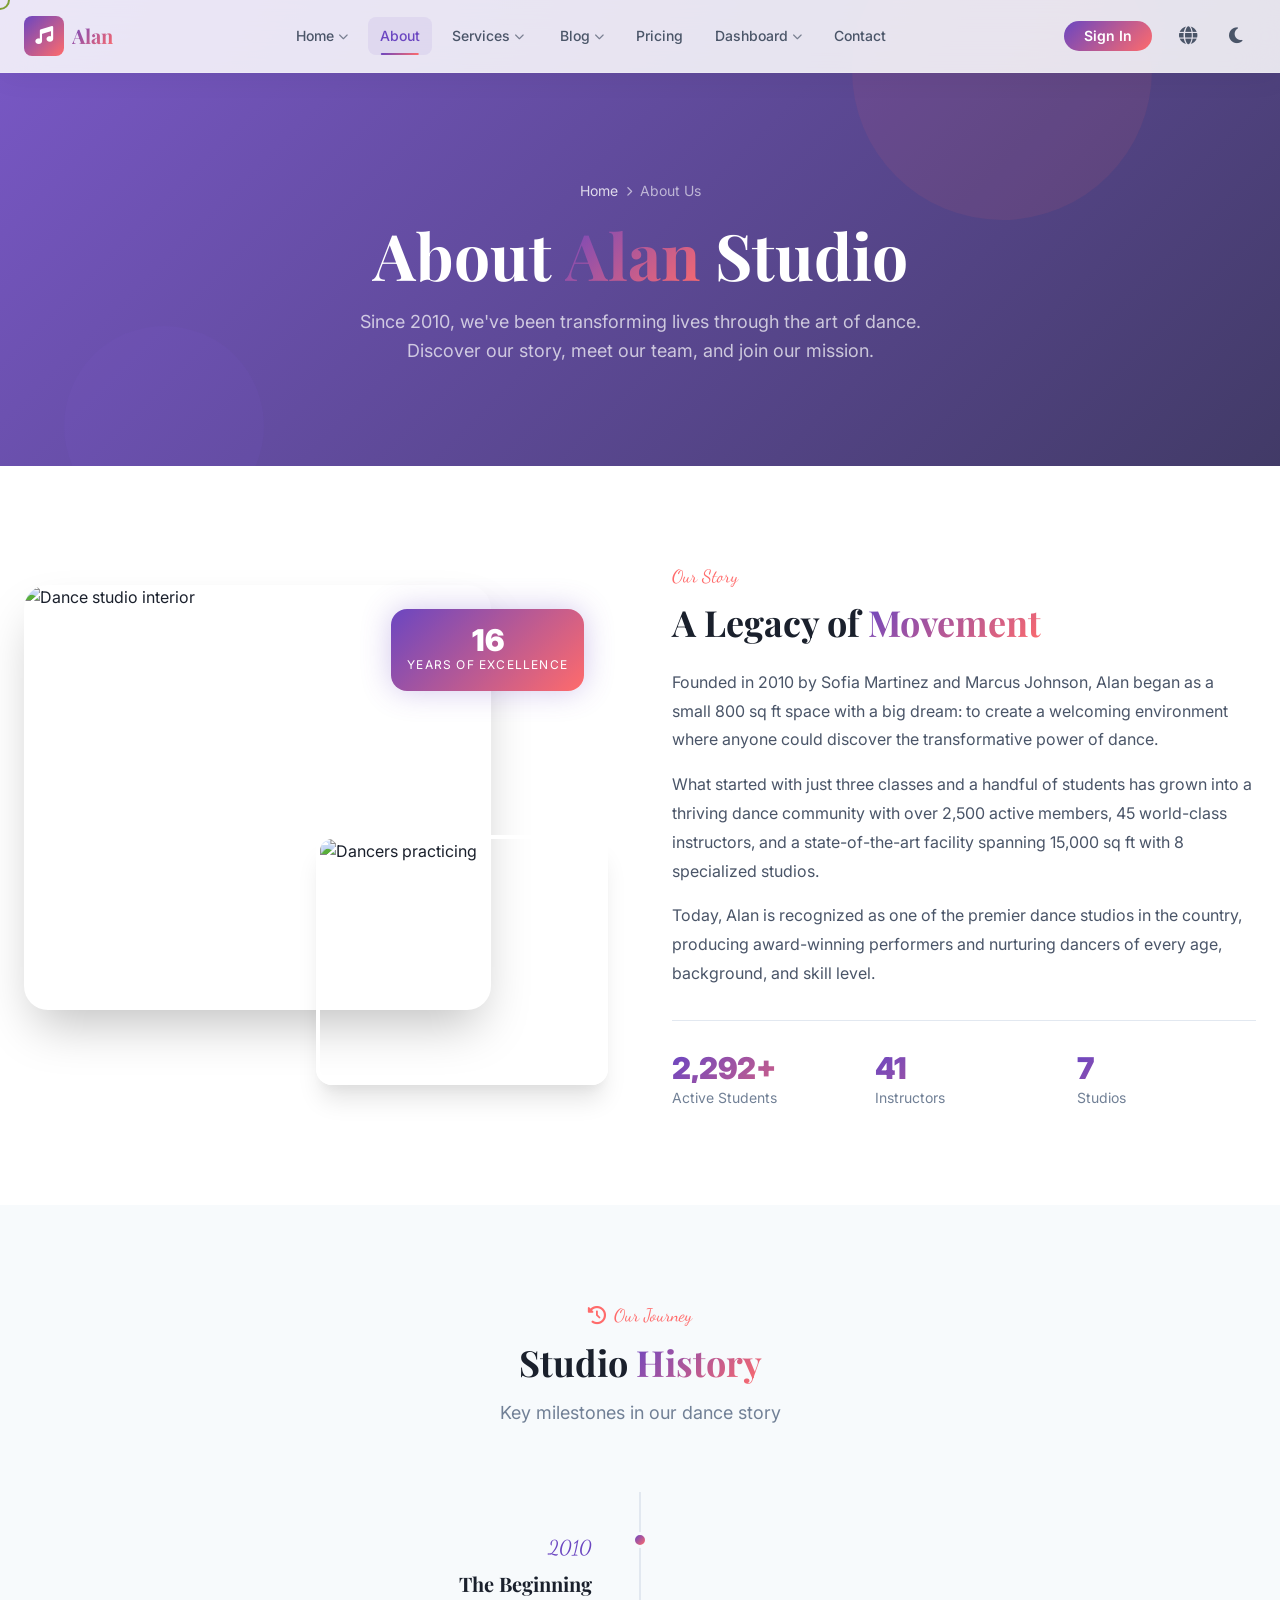
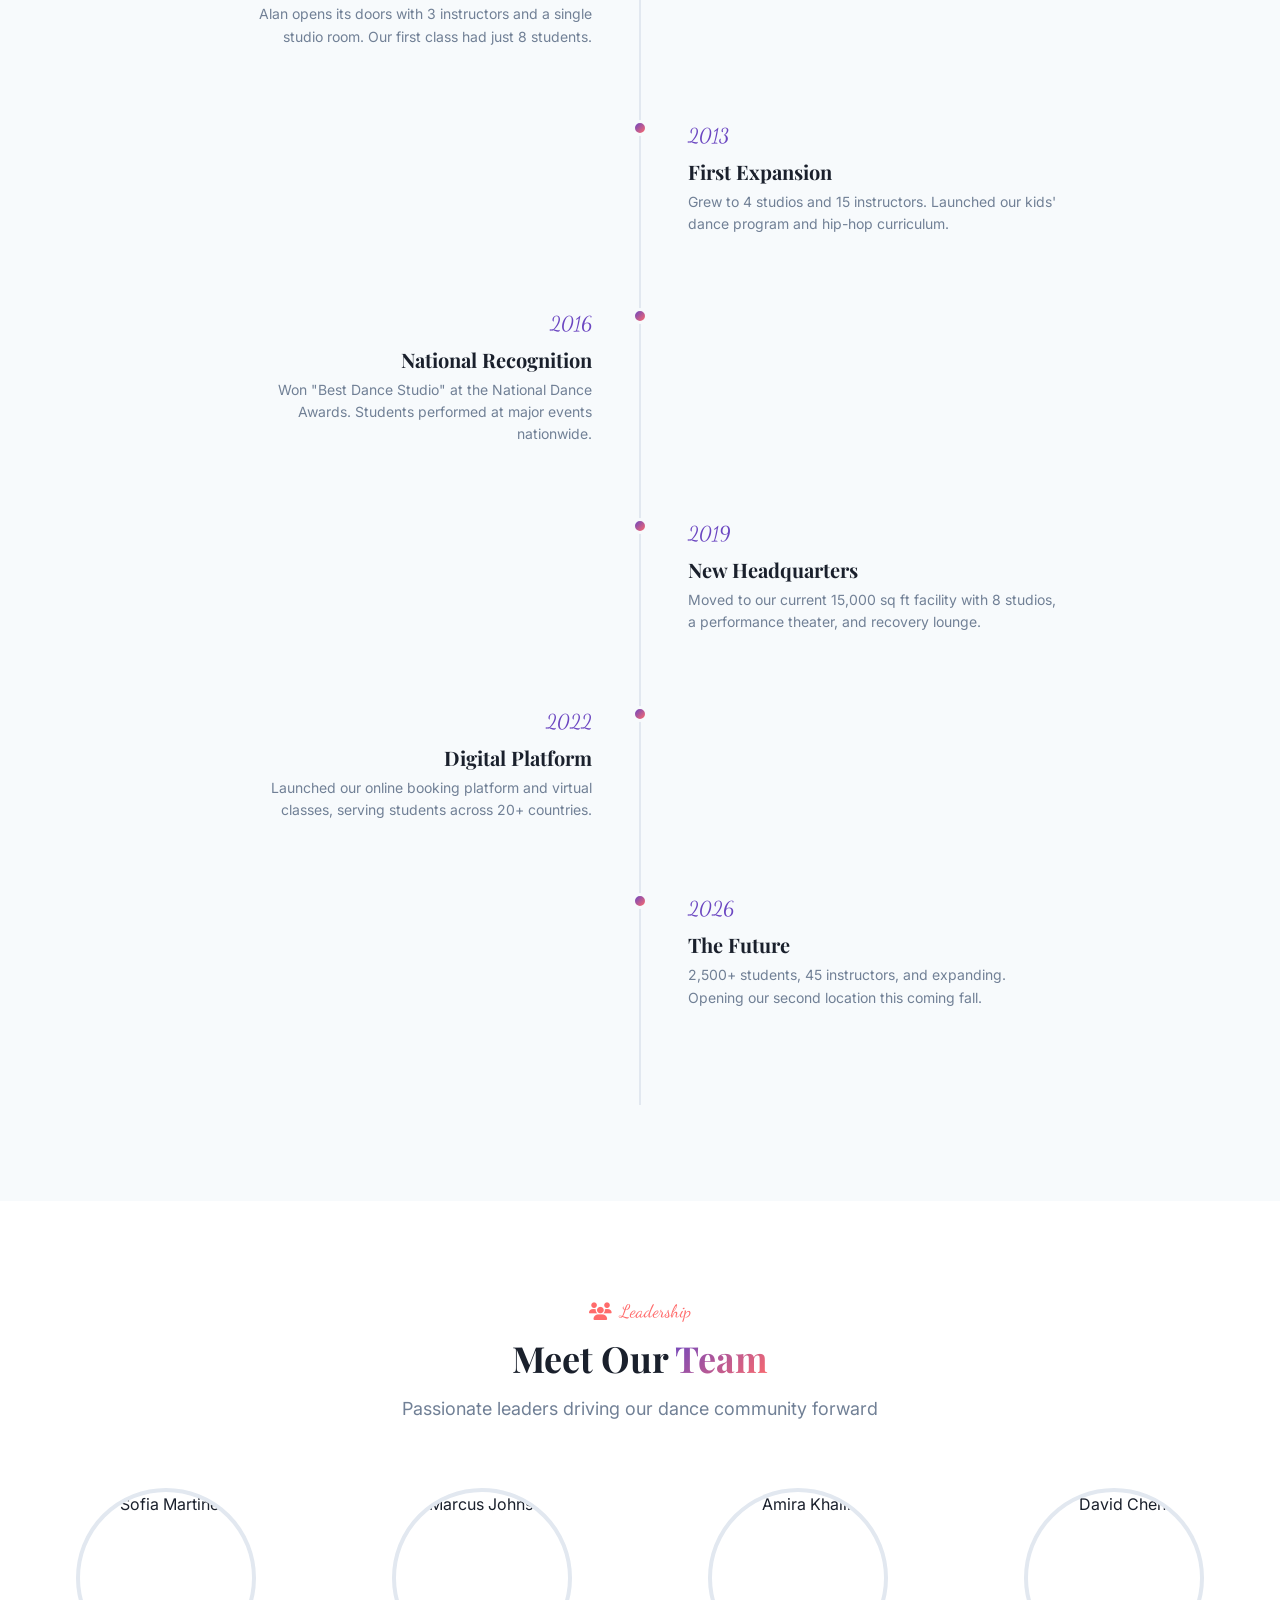
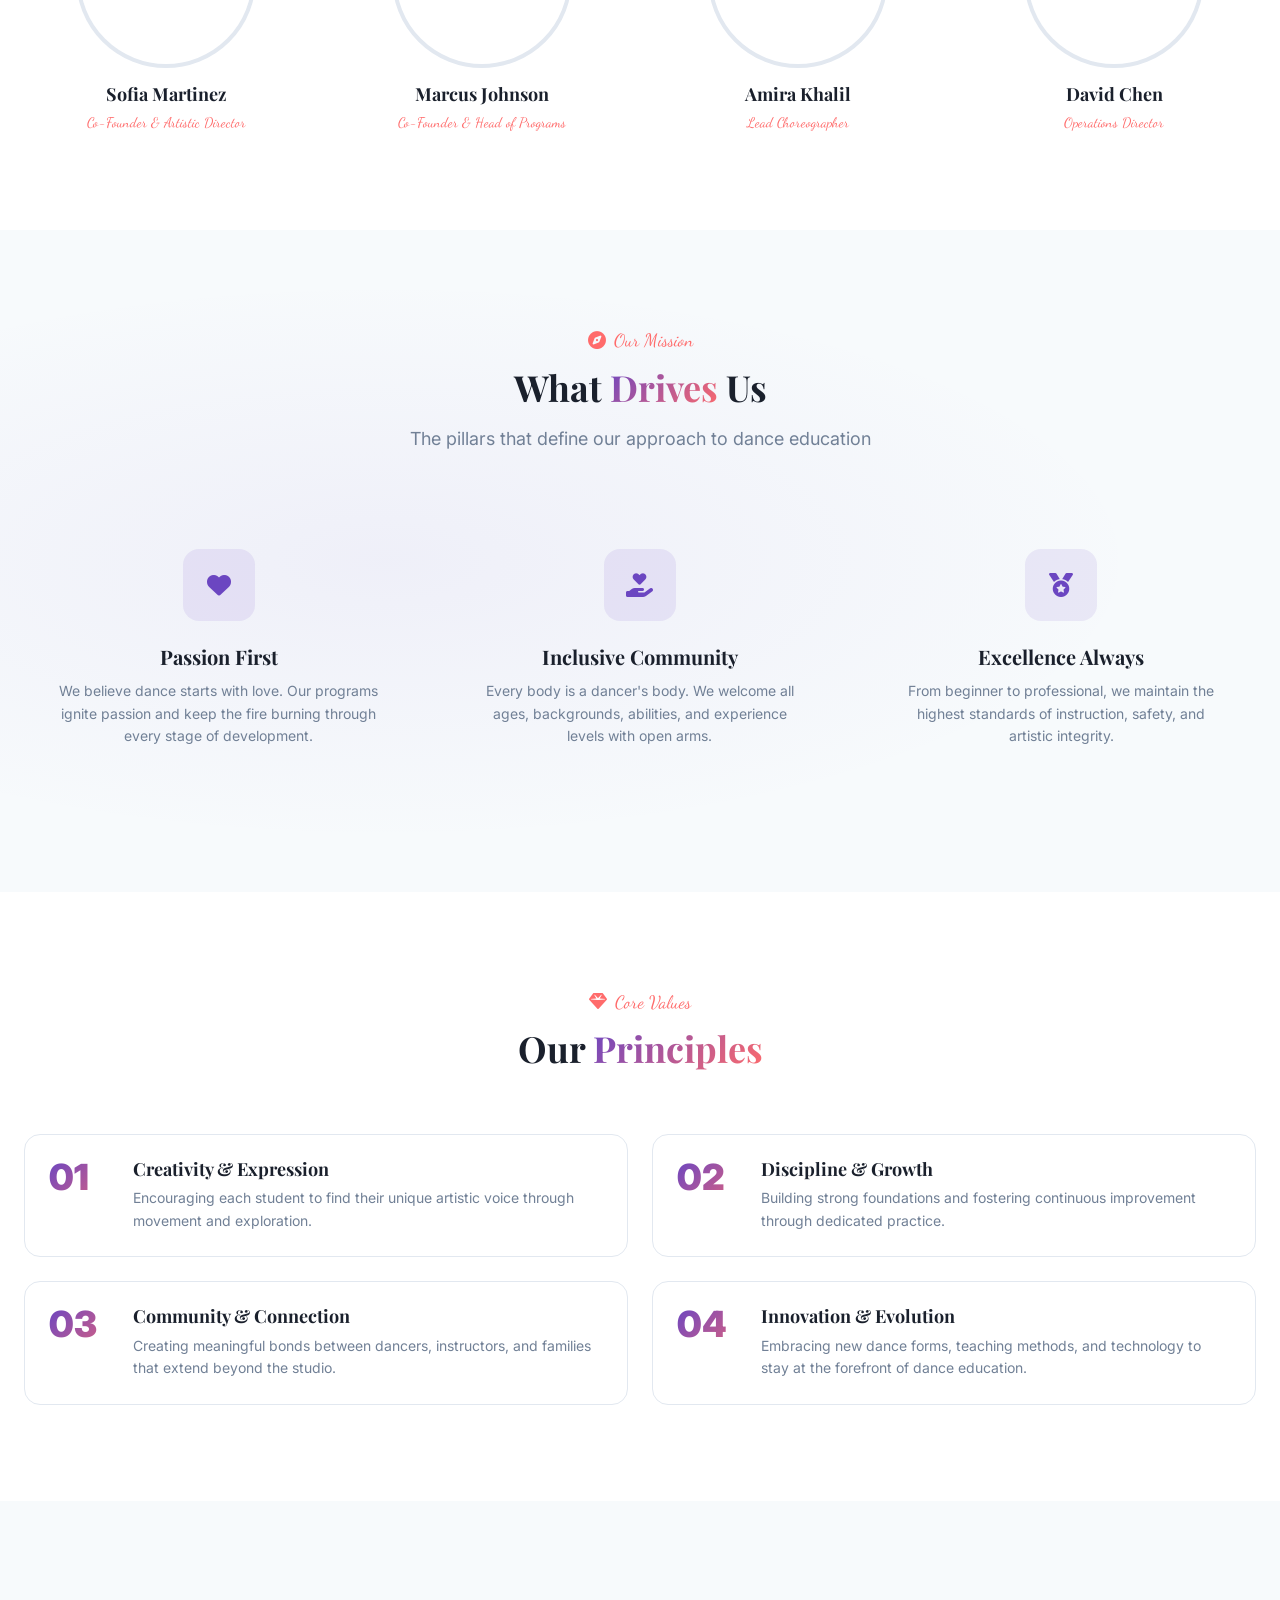
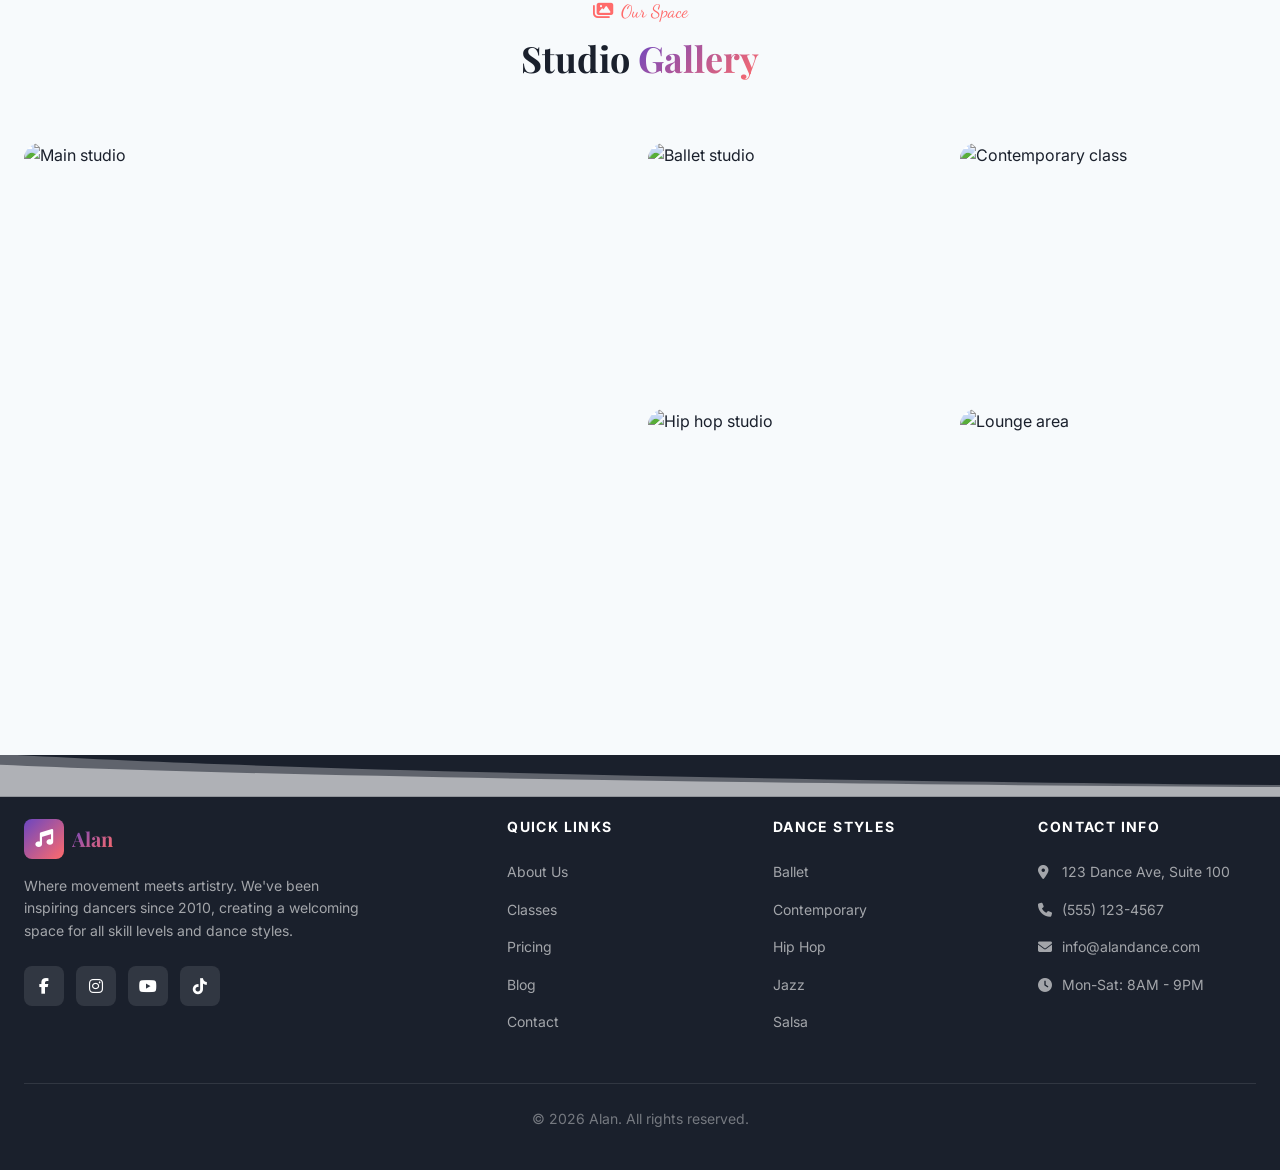
==== commit 1fda7513: "fixess" ====
--- a/pages/about.html
+++ b/pages/about.html
@@ -169,17 +169,7 @@
           </li>
           <li class="navbar__item"><a href="contact.html" class="navbar__link">Contact</a></li>
           <li class="navbar__mobile-login"><a href="login.html" class="btn btn--primary">Sign In</a></li>
-          <li class="navbar__menu-footer">
-            <div class="navbar__menu-contact">
-              <p>Get in touch</p>
-              <a href="mailto:info@alanstudio.com">info@alanstudio.com</a>
-            </div>
-            <div class="navbar__menu-socials">
-              <a href="#" aria-label="Instagram"><i class="fab fa-instagram"></i></a>
-              <a href="#" aria-label="Facebook"><i class="fab fa-facebook-f"></i></a>
-              <a href="#" aria-label="YouTube"><i class="fab fa-youtube"></i></a>
-            </div>
-          </li>
+
         </ul>
         
         <div class="navbar__actions">
--- a/assets/css/components.css
+++ b/assets/css/components.css
@@ -1218,53 +1218,7 @@
     padding: var(--space-2) 0;
   }
 
-  .navbar__menu-footer {
-    margin-top: auto;
-    padding-top: var(--space-8);
-    border-top: 1px solid var(--border-color);
-    width: 100%;
-    opacity: 0;
-    transform: translateY(20px);
-    transition: all 0.5s ease 0.5s;
-  }
-
-  .navbar.menu-open .navbar__menu-footer {
-    opacity: 1;
-    transform: translateY(0);
-  }
-
-  .navbar__menu-contact p {
-    font-size: var(--font-size-xs);
-    text-transform: uppercase;
-    letter-spacing: 0.1em;
-    color: var(--text-tertiary);
-    margin-bottom: var(--space-2);
-  }
-
-  .navbar__menu-contact a {
-    font-size: var(--font-size-lg);
-    font-weight: var(--font-weight-semibold);
-    color: var(--color-primary);
-    text-decoration: none;
-  }
-
-  .navbar__menu-socials {
-    display: flex;
-    gap: var(--space-4);
-    margin-top: var(--space-6);
-  }
-
-  .navbar__menu-socials a {
-    width: 40px;
-    height: 40px;
-    display: flex;
-    align-items: center;
-    justify-content: center;
-    background: rgba(var(--color-primary-rgb), 0.1);
-    color: var(--color-primary);
-    border-radius: var(--radius-circle);
-    font-size: var(--font-size-lg);
-  }
+
 
   .navbar__mobile-login {
     width: 100%;
